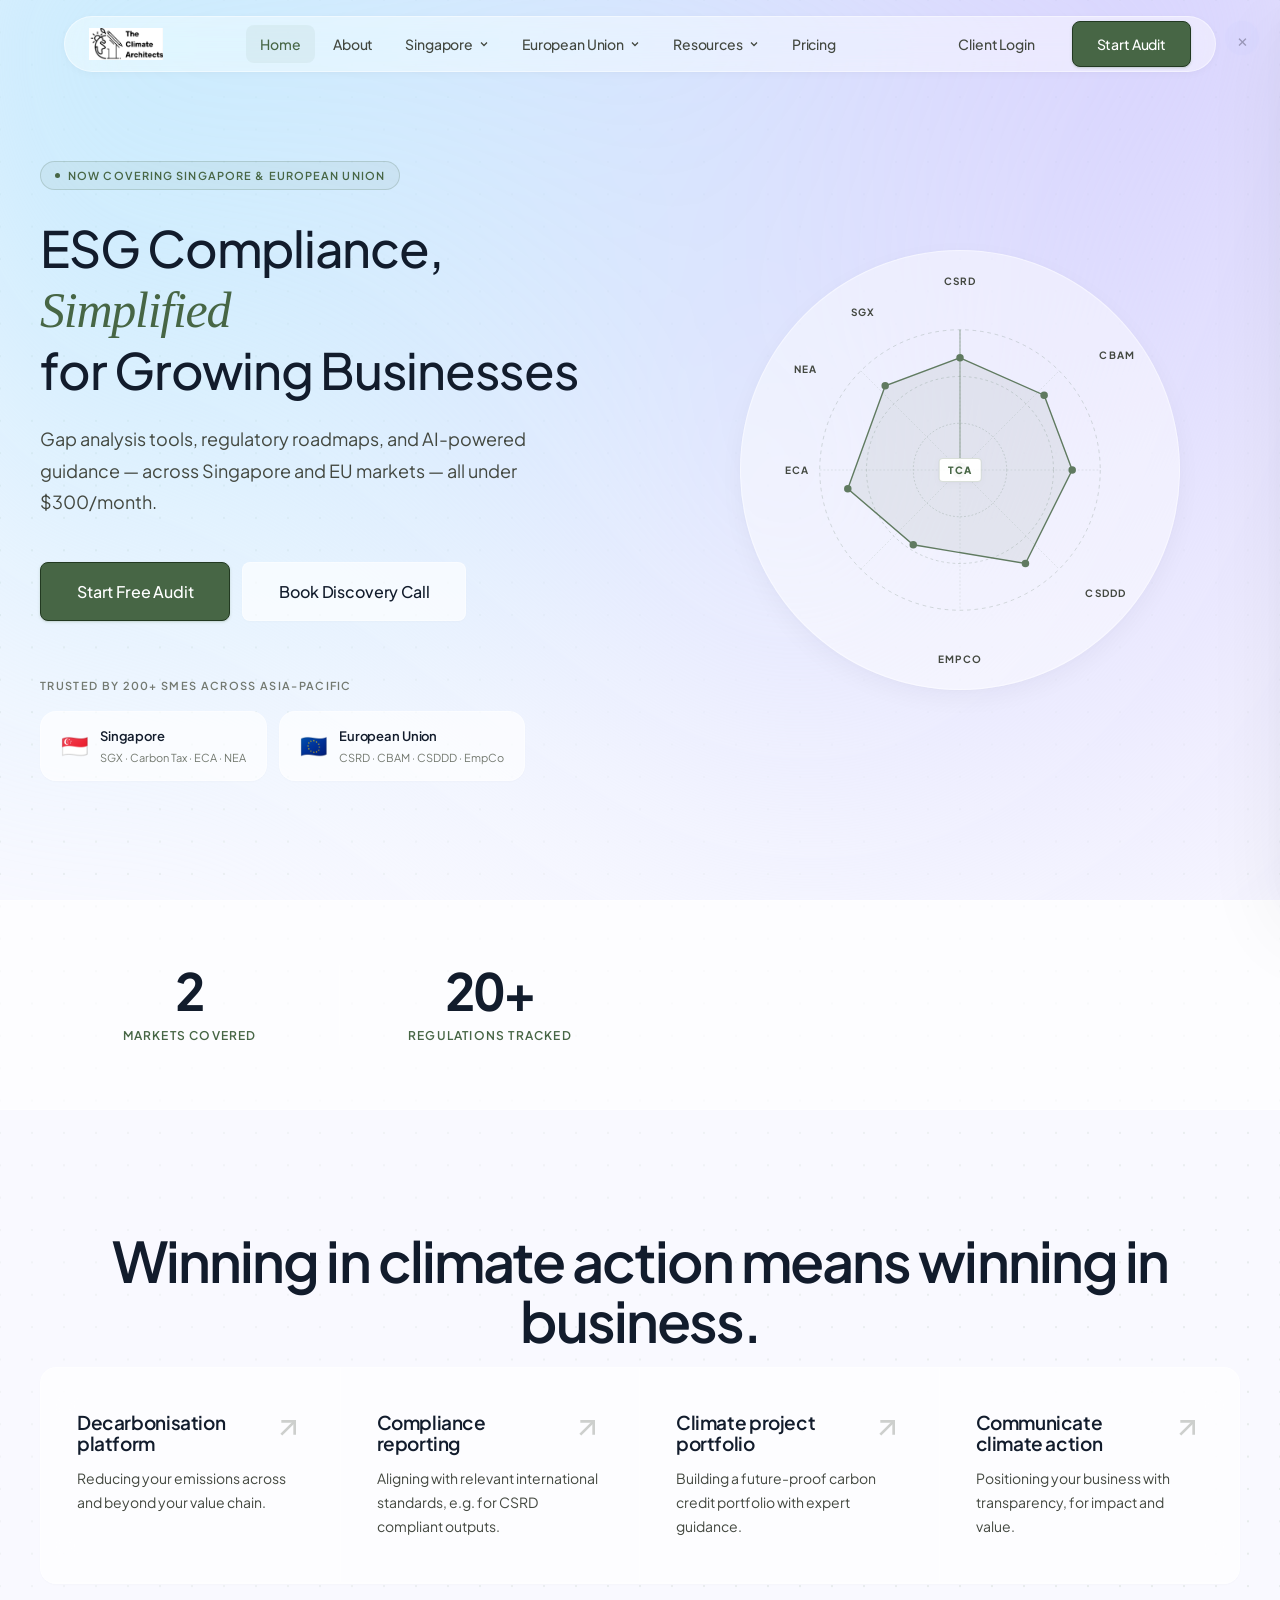
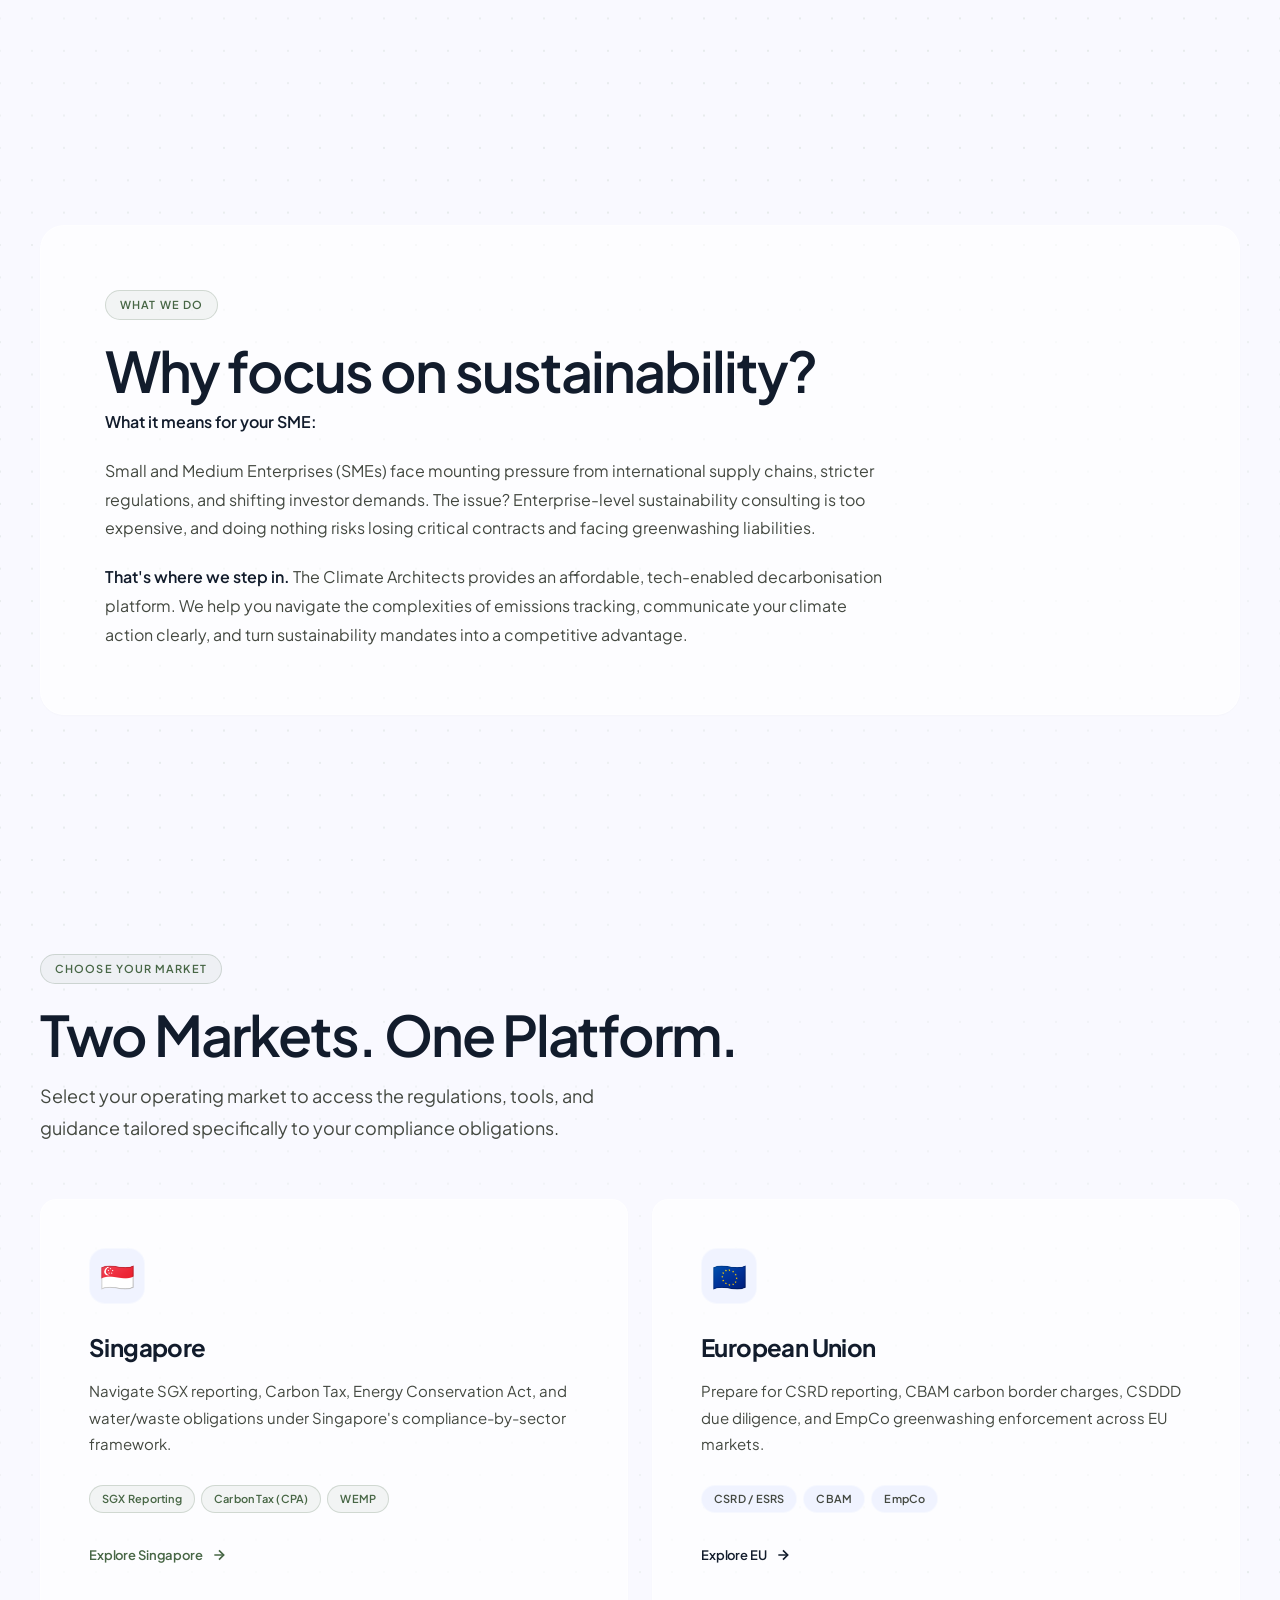
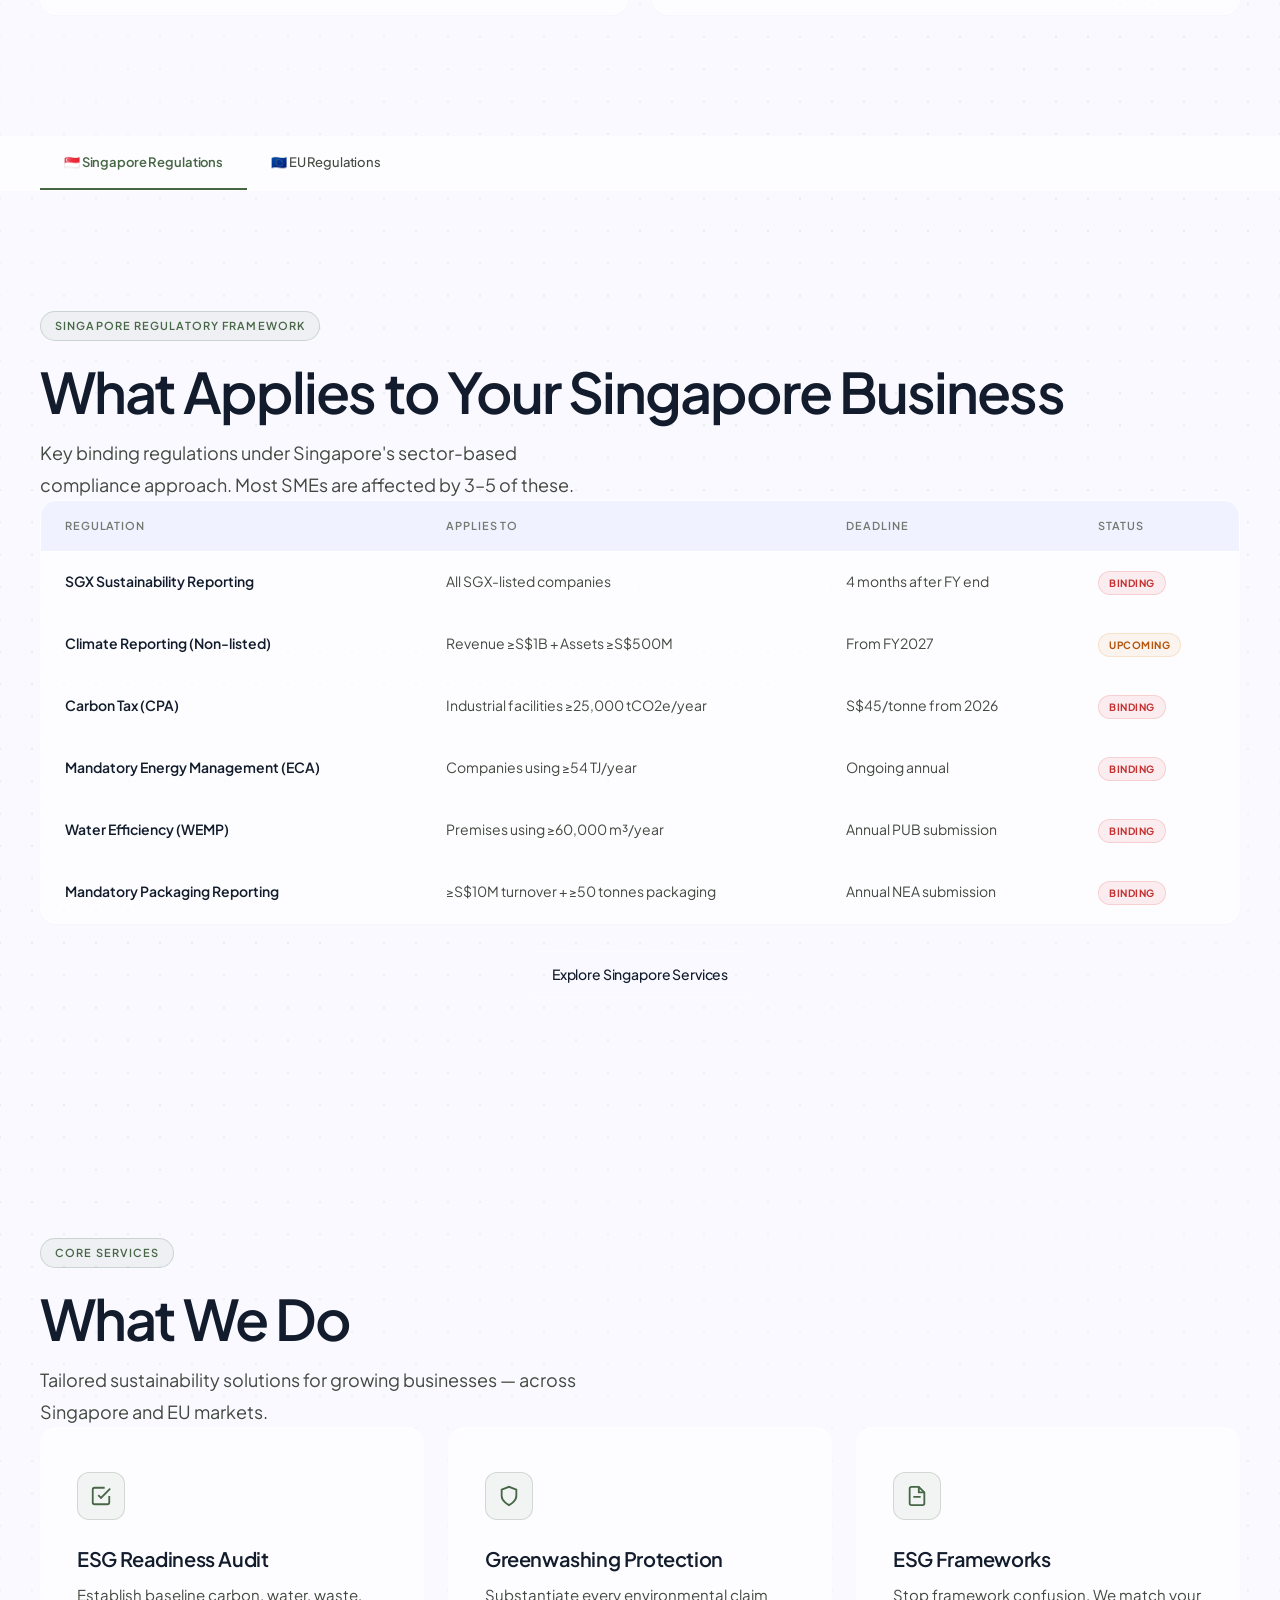
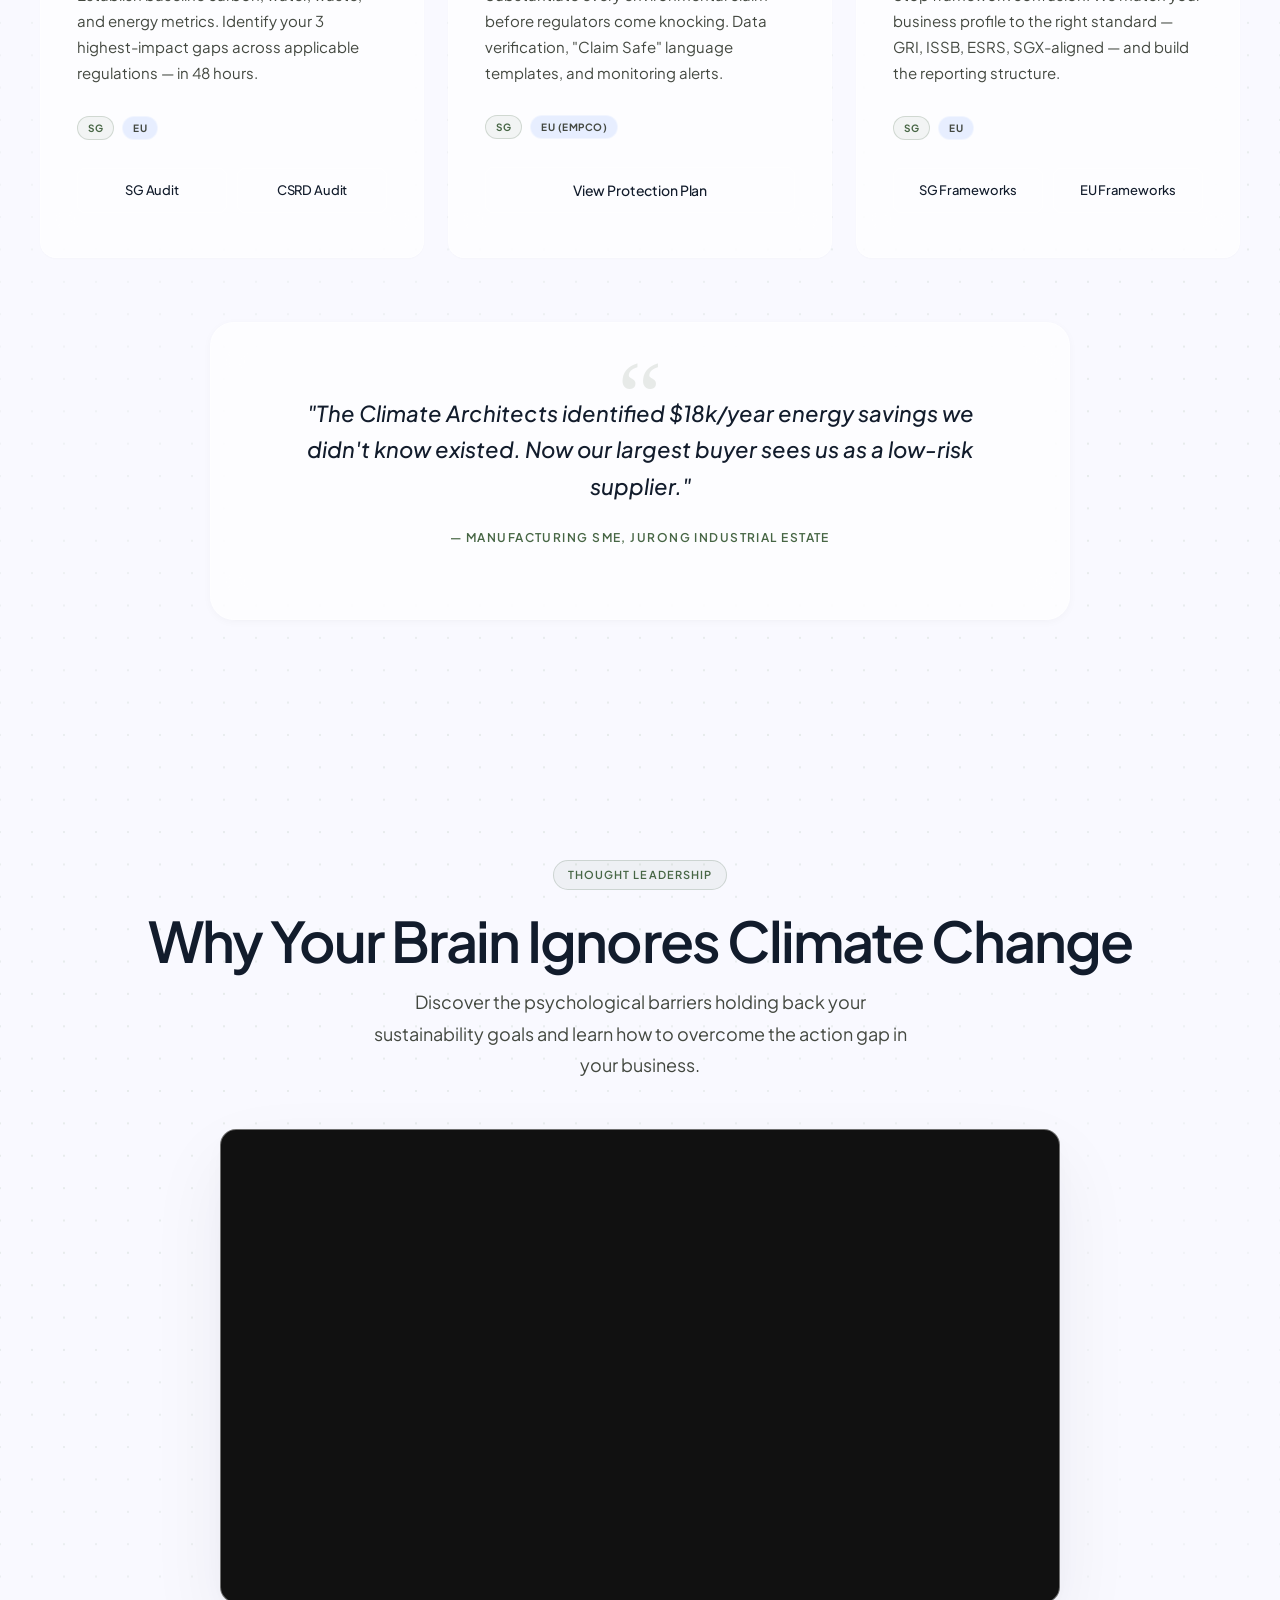
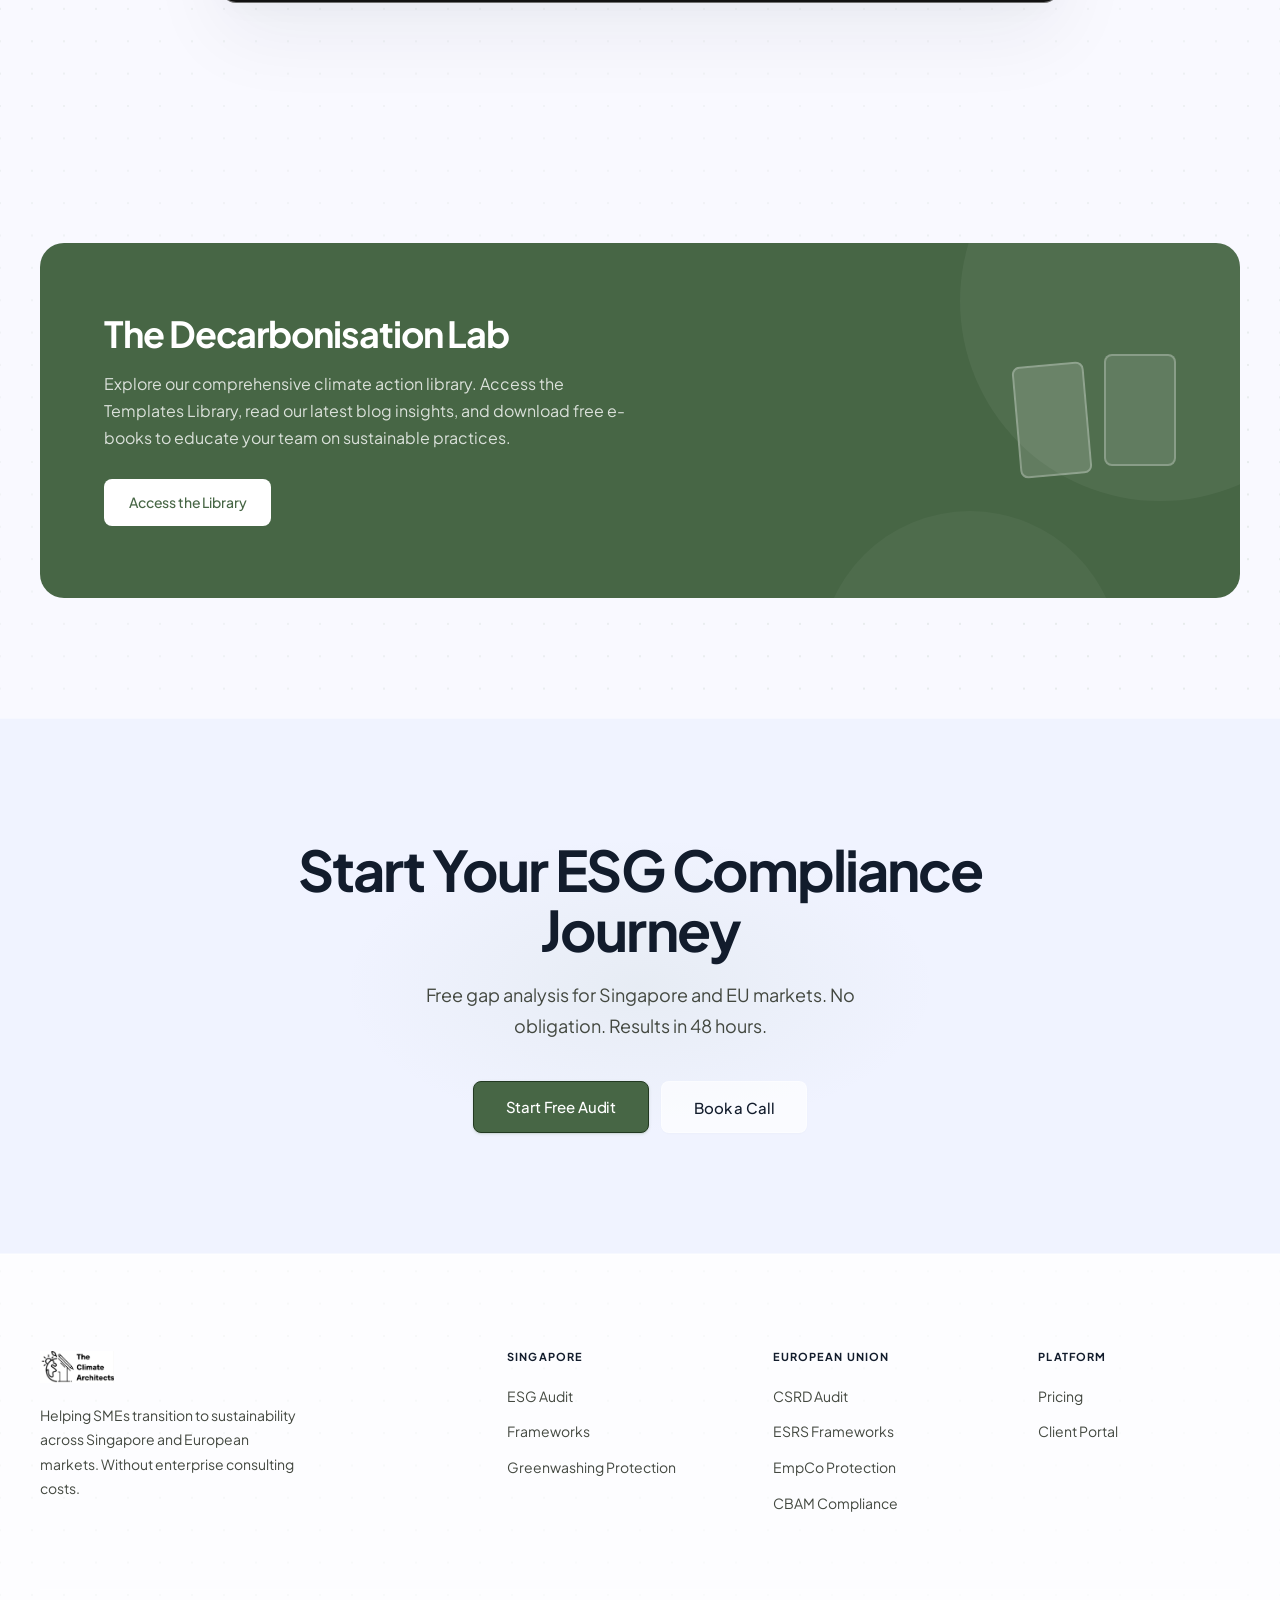
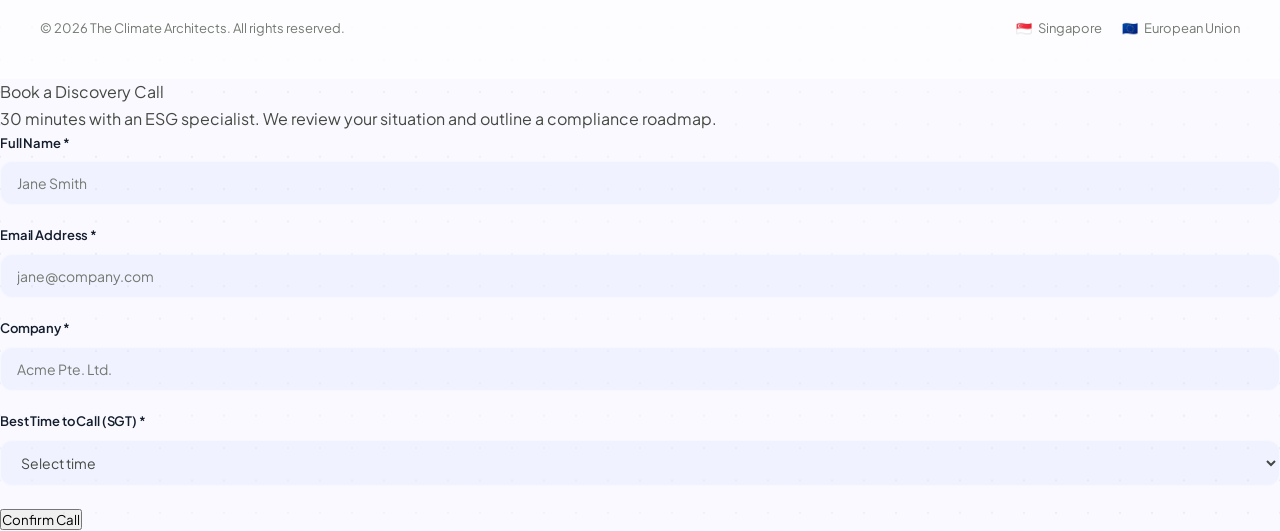
==== public/index.html @ 2e33638d "Add files via upload" ====
<!DOCTYPE html>
<html lang="en">
<head>
    <meta charset="UTF-8">
    <meta name="viewport" content="width=device-width, initial-scale=1.0">
    <title>ESG Compliance Platform | The Climate Architects — Singapore & EU</title>
    <meta name="description" content="Affordable ESG readiness audits for Singapore SMEs and EU-facing businesses. Avoid greenwashing liability while meeting supply chain ESG demands.">
    
    <link rel="stylesheet" href="css/theme.css?v=3.1">
    
</head>
<body>

<div id="canvas-container"></div>

<nav id="navbar">
    <div class="nav-container">
        <a href="index.html" class="logo"><img src="logo.png" alt="The Climate Architects Logo"></a>
        <ul class="nav-links">
            <li><a href="index.html" class="active">Home</a></li>
            <li><a href="#about">About</a></li>
            
            <li>
                <button class="nav-parent">
                    Singapore <svg width="12" height="12" viewBox="0 0 24 24" fill="none" stroke="currentColor" stroke-width="2.5"><polyline points="6 9 12 15 18 9"/></svg>
                </button>
                <div class="nav-dropdown">
                    <div class="dropdown-section-label">Singapore Services</div>
                    <a href="audit.html">ESG Readiness Audit <span class="dd-market sg">SG</span></a>
                    <a href="frameworks.html">ESG Frameworks <span class="dd-market sg">SG</span></a>
                    <a href="protection.html">Greenwashing Protection <span class="dd-market sg">SG</span></a>
                </div>
            </li>

            <li>
                <button class="nav-parent">
                    European Union <svg width="12" height="12" viewBox="0 0 24 24" fill="none" stroke="currentColor" stroke-width="2.5"><polyline points="6 9 12 15 18 9"/></svg>
                </button>
                <div class="nav-dropdown">
                    <div class="dropdown-section-label">EU Services</div>
                    <a href="eu-audit.html">CSRD Gap Analysis <span class="dd-market eu">EU</span></a>
                    <a href="eu-frameworks.html">ESRS Frameworks <span class="dd-market eu">EU</span></a>
                    <a href="eu-protection.html">Greenwashing (EmpCo) <span class="dd-market eu">EU</span></a>
                    <a href="eu-cbam.html">CBAM Compliance <span class="dd-market eu">EU</span></a>
                </div>
            </li>
            
            <li>
                <button class="nav-parent">Resources <svg width="12" height="12" viewBox="0 0 24 24" fill="none" stroke="currentColor" stroke-width="2.5"><polyline points="6 9 12 15 18 9"/></svg></button>
                <div class="nav-dropdown">
                    <div class="dropdown-section-label">Knowledge Hub</div>
                    <a href="#decarb-lab">Decarbonisation Lab</a>
                    <a href="#">Templates Library</a>
                    <a href="#">Academy & Blog</a>
                </div>
            </li>


            <li><a href="pricing.html">Pricing</a></li>
        </ul>
        <div class="nav-cta">
            <a href="dashboard.html" class="btn btn-ghost-login">Client Login</a>
            <a href="dashboard.html" class="btn btn-primary">Start Audit</a>
        </div>
        <button class="mobile-toggle" aria-label="Toggle navigation" aria-expanded="false">
            <span></span>
            <span></span>
            <span></span>
        </button>
    </div>
</nav>

<!-- Mobile Navigation Drawer -->
<div class="mobile-nav-drawer" id="mobileNavDrawer">
    <ul class="mobile-nav-links">
        <li><a href="index.html">Home</a></li>
        <li><a href="#about">About</a></li>
        <li>
            <button>Singapore <svg width="12" height="12" viewBox="0 0 24 24" fill="none" stroke="currentColor" stroke-width="2.5"><polyline points="6 9 12 15 18 9"/></svg></button>
            <div class="mobile-sub-drawer">
                <a href="audit.html">ESG Readiness Audit</a>
                <a href="frameworks.html">ESG Frameworks</a>
                <a href="protection.html">Greenwashing Protection</a>
            </div>
        </li>
        <li>
            <button>European Union <svg width="12" height="12" viewBox="0 0 24 24" fill="none" stroke="currentColor" stroke-width="2.5"><polyline points="6 9 12 15 18 9"/></svg></button>
            <div class="mobile-sub-drawer">
                <a href="eu-audit.html">CSRD Gap Analysis</a>
                <a href="eu-frameworks.html">ESRS Frameworks</a>
                <a href="eu-protection.html">Greenwashing (EmpCo)</a>
                <a href="eu-cbam.html">CBAM Compliance</a>
            </div>
        </li>
        <li>
            <button>Resources <svg width="12" height="12" viewBox="0 0 24 24" fill="none" stroke="currentColor" stroke-width="2.5"><polyline points="6 9 12 15 18 9"/></svg></button>
            <div class="mobile-sub-drawer">
                <a href="#decarb-lab">Decarbonisation Lab</a>
                <a href="#">Templates Library</a>
                <a href="#">Academy & Blog</a>
            </div>
        </li>

        <li><a href="pricing.html">Pricing</a></li>
        <li><a href="dashboard.html">Client Login</a></li>
    </ul>
</div>


<div class="hero">
    <div class="hero-container">
        <div class="hero-content-box">
            <div class="hero-eyebrow"><span class="hero-eyebrow-dot"></span> Now covering Singapore & European Union</div>
            <h1>ESG Compliance, <em>Simplified</em><br>for Growing Businesses</h1>
            <p class="hero-subheading">Gap analysis tools, regulatory roadmaps, and AI-powered guidance — across Singapore and EU markets — all under $300/month.</p>
            <div class="hero-ctas">
                <a href="dashboard.html" class="btn btn-primary" style="padding:16px 36px;font-size:16px;">Start Free Audit</a>
                <button class="btn btn-secondary" onclick="openModal('bookCall')" style="padding:16px 36px;font-size:16px;">Book Discovery Call</button>
            </div>
            <span class="hero-trust">Trusted by 200+ SMEs across Asia-Pacific</span>
            <div class="hero-markets">
                <a href="#chambers" class="hero-market-btn" onclick="switchChamber('sg')">
                    <span class="hm-flag">🇸🇬</span>
                    <div class="hm-text">
                        <div class="hm-title">Singapore</div>
                        <div class="hm-sub">SGX · Carbon Tax · ECA · NEA</div>
                    </div>
                </a>
                <a href="#chambers" class="hero-market-btn" onclick="switchChamber('eu')">
                    <span class="hm-flag">🇪🇺</span>
                    <div class="hm-text">
                        <div class="hm-title">European Union</div>
                        <div class="hm-sub">CSRD · CBAM · CSDDD · EmpCo</div>
                    </div>
                </a>
            </div>
        </div>
        <!-- Animated Radar Graphic -->
        <div class="hero-graphic" id="hero-graphic">
            <div class="radar-wrapper">
                <svg viewBox="0 0 400 400" fill="none" xmlns="http://www.w3.org/2000/svg" class="radar-svg">
                    <!-- Concentric circles -->
                    <circle class="radar-circle-dashed outer" cx="200" cy="200" fill="none" r="150" stroke="currentColor" stroke-dasharray="4 4" stroke-width="1"></circle>
                    <circle class="radar-circle-dashed middle" cx="200" cy="200" fill="none" r="100" stroke="currentColor" stroke-dasharray="3 3" stroke-width="1"></circle>
                    <circle class="radar-circle-dashed inner" cx="200" cy="200" fill="none" r="50" stroke="currentColor" stroke-dasharray="2 2" stroke-width="1"></circle>
                    
                    <!-- Axes -->
                    <line class="radar-axis" stroke="currentColor" stroke-dasharray="2 2" stroke-width="1" x1="200" x2="200" y1="50" y2="350"></line>
                    <line class="radar-axis" stroke="currentColor" stroke-dasharray="2 2" stroke-width="1" x1="50" x2="350" y1="200" y2="200"></line>
                    <line class="radar-axis" stroke="currentColor" stroke-dasharray="2 2" stroke-width="1" x1="94" x2="306" y1="94" y2="306"></line>
                    <line class="radar-axis" stroke="currentColor" stroke-dasharray="2 2" stroke-width="1" x1="94" x2="306" y1="306" y2="94"></line>
                    
                    <!-- Radar Sweep Line -->
                    <line class="radar-sweep" x1="200" y1="200" x2="200" y2="50" stroke="currentColor" stroke-width="1.5" opacity="0.45"></line>
                    
                    <!-- Polygon -->
                    <polygon class="radar-polygon" fill="rgba(71, 102, 69, 0.1)" points="200,80 290,120 320,200 270,300 150,280 80,220 120,110" stroke="currentColor" stroke-width="1.5"></polygon>
                    
                    <!-- Nodes -->
                    <circle class="radar-dot" cx="200" cy="80" fill="currentColor" r="4"></circle>
                    <circle class="radar-dot" cx="290" cy="120" fill="currentColor" r="4"></circle>
                    <circle class="radar-dot" cx="320" cy="200" fill="currentColor" r="4"></circle>
                    <circle class="radar-dot" cx="270" cy="300" fill="currentColor" r="4"></circle>
                    <circle class="radar-dot" cx="150" cy="280" fill="currentColor" r="4"></circle>
                    <circle class="radar-dot" cx="80" cy="220" fill="currentColor" r="4"></circle>
                    <circle class="radar-dot" cx="120" cy="110" fill="currentColor" r="4"></circle>
                    
                    <!-- Center Node -->
                    <circle cx="200" cy="200" fill="currentColor" r="8"></circle>
                </svg>
                
                <!-- Absolute positioned HTML labels overlaying the glass panel -->
                <span class="radar-label label-csrd">CSRD</span>
                <span class="radar-label label-cbam">CBAM</span>
                <span class="radar-label label-csddd">CSDDD</span>
                <span class="radar-label label-empco">EmpCo</span>
                <span class="radar-label label-eca">ECA</span>
                <span class="radar-label label-nea">NEA</span>
                <span class="radar-label label-sgx">SGX</span>
                <span class="radar-label label-tca">TCA</span>
            </div>
        </div>
    </div>
</div>

<div class="stats-strip">
    <div class="stats-inner">
        <div class="stat-item reveal"><div class="stat-num" data-count="2">0</div><div class="stat-label">Markets Covered</div></div>
        <div class="stat-item reveal delay-1"><div class="stat-num" data-count="20+">0</div><div class="stat-label">Regulations Tracked</div></div>
    </div>
</div>

<section id="solutions">
    <div class="section-container">
        <h2 class="section-title reveal" style="text-align: center;">Winning in climate action means winning in business.</h2>
        <div class="action-grid reveal stagger-children">
            <div class="action-card">
                <h3>Decarbonisation platform</h3>
                <p>Reducing your emissions across and beyond your value chain.</p>
                <svg class="action-arrow" width="32" height="32" viewBox="0 0 24 24" fill="none" stroke="currentColor" stroke-width="2"><line x1="7" y1="17" x2="17" y2="7"></line><polyline points="7 7 17 7 17 17"></polyline></svg>
            </div>
            <div class="action-card">
                <h3>Compliance reporting</h3>
                <p>Aligning with relevant international standards, e.g. for CSRD compliant outputs.</p>
                <svg class="action-arrow" width="32" height="32" viewBox="0 0 24 24" fill="none" stroke="currentColor" stroke-width="2"><line x1="7" y1="17" x2="17" y2="7"></line><polyline points="7 7 17 7 17 17"></polyline></svg>
            </div>
            <div class="action-card">
                <h3>Climate project portfolio</h3>
                <p>Building a future-proof carbon credit portfolio with expert guidance.</p>
                <svg class="action-arrow" width="32" height="32" viewBox="0 0 24 24" fill="none" stroke="currentColor" stroke-width="2"><line x1="7" y1="17" x2="17" y2="7"></line><polyline points="7 7 17 7 17 17"></polyline></svg>
            </div>
            <div class="action-card">
                <h3>Communicate climate action</h3>
                <p>Positioning your business with transparency, for impact and value.</p>
                <svg class="action-arrow" width="32" height="32" viewBox="0 0 24 24" fill="none" stroke="currentColor" stroke-width="2"><line x1="7" y1="17" x2="17" y2="7"></line><polyline points="7 7 17 7 17 17"></polyline></svg>
            </div>
        </div>
    </div>
</section>

<section id="about">
    <div class="section-container reveal">
        <div class="sme-box">
            <div class="section-eyebrow">What We Do</div>
            <h2 class="section-title">Why focus on sustainability?</h2>
            <p style="font-weight: 600; margin-bottom: 20px; color: var(--color-text); font-size: 16px;">What it means for your SME:</p>
            <p>
                Small and Medium Enterprises (SMEs) face mounting pressure from international supply chains, stricter regulations, and shifting investor demands. The issue? Enterprise-level sustainability consulting is too expensive, and doing nothing risks losing critical contracts and facing greenwashing liabilities.
            </p>
            <p>
                <strong>That's where we step in.</strong> The Climate Architects provides an affordable, tech-enabled decarbonisation platform. We help you navigate the complexities of emissions tracking, communicate your climate action clearly, and turn sustainability mandates into a competitive advantage.
            </p>
        </div>
    </div>
</section>

<section id="chambers">
    <div class="section-container">
        <div class="reveal" style="margin-bottom: 56px;">
            <div class="section-eyebrow">Choose Your Market</div>
            <h2 class="section-title">Two Markets. One Platform.</h2>
            <p class="section-subtitle">Select your operating market to access the regulations, tools, and guidance tailored specifically to your compliance obligations.</p>
        </div>
        <div class="chamber-cards reveal">
            <a href="audit.html" class="chamber-card sg">
                <span class="cc-flag">🇸🇬</span>
                <div class="cc-title">Singapore</div>
                <p class="cc-desc">Navigate SGX reporting, Carbon Tax, Energy Conservation Act, and water/waste obligations under Singapore's compliance-by-sector framework.</p>
                <div class="cc-regs">
                    <span class="cc-reg-tag">SGX Reporting</span>
                    <span class="cc-reg-tag">Carbon Tax (CPA)</span>
                    <span class="cc-reg-tag">WEMP</span>
                </div>
                <div class="cc-arrow">Explore Singapore <svg width="16" height="16" viewBox="0 0 24 24" fill="none" stroke="currentColor" stroke-width="2.5"><line x1="5" y1="12" x2="19" y2="12"/><polyline points="12 5 19 12 12 19"/></svg></div>
            </a>
            <a href="eu-audit.html" class="chamber-card eu">
                <span class="cc-flag">🇪🇺</span>
                <div class="cc-title">European Union</div>
                <p class="cc-desc">Prepare for CSRD reporting, CBAM carbon border charges, CSDDD due diligence, and EmpCo greenwashing enforcement across EU markets.</p>
                <div class="cc-regs">
                    <span class="cc-reg-tag">CSRD / ESRS</span>
                    <span class="cc-reg-tag">CBAM</span>
                    <span class="cc-reg-tag">EmpCo</span>
                </div>
                <div class="cc-arrow">Explore EU <svg width="16" height="16" viewBox="0 0 24 24" fill="none" stroke="currentColor" stroke-width="2.5"><line x1="5" y1="12" x2="19" y2="12"/><polyline points="12 5 19 12 12 19"/></svg></div>
            </a>
        </div>
    </div>
</section>

<div id="regulations-preview">
    <div class="chambers-strip">
        <div class="cs-inner">
            <button class="cs-tab active" id="tab-sg" onclick="switchChamber('sg')">🇸🇬 Singapore Regulations</button>
            <button class="cs-tab" id="tab-eu" onclick="switchChamber('eu')">🇪🇺 EU Regulations</button>
        </div>
    </div>

    <div class="chamber-content active" id="chamber-sg">
        <section>
            <div class="section-container">
                <div class="reveal">
                    <div class="section-eyebrow">Singapore Regulatory Framework</div>
                    <h2 class="section-title">What Applies to Your Singapore Business</h2>
                    <p class="section-subtitle">Key binding regulations under Singapore's sector-based compliance approach. Most SMEs are affected by 3–5 of these.</p>
                </div>
                <div class="reg-table-wrap reveal">
                    <table class="reg-table">
                        <thead>
                            <tr><th>Regulation</th><th>Applies To</th><th>Deadline</th><th>Status</th></tr>
                        </thead>
                        <tbody>
                            <tr>
                                <td>SGX Sustainability Reporting</td>
                                <td>All SGX-listed companies</td>
                                <td>4 months after FY end</td>
                                <td><span class="reg-badge rb-binding">Binding</span></td>
                            </tr>
                            <tr>
                                <td>Climate Reporting (Non-listed)</td>
                                <td>Revenue ≥S$1B + Assets ≥S$500M</td>
                                <td>From FY2027</td>
                                <td><span class="reg-badge rb-upcoming">Upcoming</span></td>
                            </tr>
                            <tr>
                                <td>Carbon Tax (CPA)</td>
                                <td>Industrial facilities ≥25,000 tCO2e/year</td>
                                <td>S$45/tonne from 2026</td>
                                <td><span class="reg-badge rb-binding">Binding</span></td>
                            </tr>
                            <tr>
                                <td>Mandatory Energy Management (ECA)</td>
                                <td>Companies using ≥54 TJ/year</td>
                                <td>Ongoing annual</td>
                                <td><span class="reg-badge rb-binding">Binding</span></td>
                            </tr>
                            <tr>
                                <td>Water Efficiency (WEMP)</td>
                                <td>Premises using ≥60,000 m³/year</td>
                                <td>Annual PUB submission</td>
                                <td><span class="reg-badge rb-binding">Binding</span></td>
                            </tr>
                            <tr>
                                <td>Mandatory Packaging Reporting</td>
                                <td>≥S$10M turnover + ≥50 tonnes packaging</td>
                                <td>Annual NEA submission</td>
                                <td><span class="reg-badge rb-binding">Binding</span></td>
                            </tr>
                        </tbody>
                    </table>
                </div>
                <div style="text-align:center; margin-top: 24px;">
                    <a href="audit.html" class="btn btn-outline">Explore Singapore Services</a>
                </div>
            </div>
        </section>
    </div>

    <div class="chamber-content" id="chamber-eu">
        <section>
            <div class="section-container">
                <div class="reveal">
                    <div class="section-eyebrow">EU Regulatory Framework</div>
                    <h2 class="section-title">What Applies to Your EU-Facing Business</h2>
                    <p class="section-subtitle">The EU's compliance-by-design framework — stricter, broader scope, with substantial financial penalties for non-compliance.</p>
                </div>
                <div class="reg-table-wrap reveal">
                    <table class="reg-table">
                        <thead>
                            <tr><th>Regulation</th><th>Threshold / Scope</th><th>Key Deadline</th><th>Status</th></tr>
                        </thead>
                        <tbody>
                            <tr>
                                <td>CSRD — Corporate Sustainability Reporting</td>
                                <td>&gt;1,000 employees + &gt;€450M turnover</td>
                                <td>FY2027 data (report 2028)</td>
                                <td><span class="reg-badge rb-binding">Binding</span></td>
                            </tr>
                            <tr>
                                <td>CBAM — Carbon Border Adjustment</td>
                                <td>Importers of steel, cement, aluminium, fertilizers, electricity, hydrogen</td>
                                <td>ACD by 31 Mar 2026</td>
                                <td><span class="reg-badge rb-active">Active Now</span></td>
                            </tr>
                            <tr>
                                <td>EmpCo — Greenwashing Prohibition</td>
                                <td>All companies marketing to EU consumers</td>
                                <td>Enforcement Sept 27, 2026</td>
                                <td><span class="reg-badge rb-upcoming">Upcoming</span></td>
                            </tr>
                            <tr>
                                <td>CSDDD — Due Diligence Directive</td>
                                <td>&gt;5,000 employees + &gt;€1.5B turnover</td>
                                <td>Phase 1: July 2029</td>
                                <td><span class="reg-badge rb-upcoming">Upcoming</span></td>
                            </tr>
                            <tr>
                                <td>ESPR — Ecodesign (unsold goods ban)</td>
                                <td>Textiles, footwear, electronics producers</td>
                                <td>July 19, 2026</td>
                                <td><span class="reg-badge rb-upcoming">Upcoming</span></td>
                            </tr>
                            <tr>
                                <td>Pay Transparency Directive</td>
                                <td>All employers in EU member states</td>
                                <td>National laws from June 7, 2026</td>
                                <td><span class="reg-badge rb-upcoming">Upcoming</span></td>
                            </tr>
                        </tbody>
                    </table>
                </div>
                <div style="text-align:center; margin-top: 24px;">
                    <a href="eu-audit.html" class="btn btn-outline">Explore EU Services</a>
                </div>
            </div>
        </section>
    </div>
</div>

<section id="core-services">
    <div class="section-container">
        <div class="reveal">
            <div class="section-eyebrow">Core Services</div>
            <h2 class="section-title">What We Do</h2>
            <p class="section-subtitle">Tailored sustainability solutions for growing businesses — across Singapore and EU markets.</p>
        </div>
        <div class="value-props stagger-children">
            <div class="value-card reveal delay-1">
                <div class="value-icon"><svg viewBox="0 0 24 24" fill="none" stroke="currentColor" stroke-width="2"><path d="M9 11l3 3L22 4"/><path d="M21 12v7a2 2 0 01-2 2H5a2 2 0 01-2-2V5a2 2 0 012-2h11"/></svg></div>
                <h3>ESG Readiness Audit</h3>
                <p>Establish baseline carbon, water, waste, and energy metrics. Identify your 3 highest-impact gaps across applicable regulations — in 48 hours.</p>
                <div style="display:flex; gap:8px; margin-bottom: 28px;">
                    <span class="badge-sg">SG</span>
                    <span class="badge-eu">EU</span>
                </div>
                <div style="display:flex;gap:10px;margin-top:auto;">
                    <a href="audit.html" class="btn btn-outline" style="flex:1;justify-content:center;font-size:13px;">SG Audit</a>
                    <a href="eu-audit.html" class="btn btn-outline" style="flex:1;justify-content:center;font-size:13px;">CSRD Audit</a>
                </div>
            </div>
            <div class="value-card reveal delay-2">
                <div class="value-icon"><svg viewBox="0 0 24 24" fill="none" stroke="currentColor" stroke-width="2"><path d="M12 22s8-4 8-10V5l-8-3-8 3v7c0 6 8 10 8 10z"/></svg></div>
                <h3>Greenwashing Protection</h3>
                <p>Substantiate every environmental claim before regulators come knocking. Data verification, "Claim Safe" language templates, and monitoring alerts.</p>
                <div style="display:flex; gap:8px; margin-bottom: 28px;">
                    <span class="badge-sg">SG</span>
                    <span class="badge-eu">EU (EmpCo)</span>
                </div>
                <a href="protection.html" class="btn btn-outline" style="width:100%;justify-content:center;margin-top:auto;">View Protection Plan</a>
            </div>
            <div class="value-card reveal delay-3">
                <div class="value-icon"><svg viewBox="0 0 24 24" fill="none" stroke="currentColor" stroke-width="2"><path d="M14 2H6a2 2 0 00-2 2v16a2 2 0 002 2h12a2 2 0 002-2V8z"/><polyline points="14 2 14 8 20 8"/><line x1="16" y1="13" x2="8" y2="13"/></svg></div>
                <h3>ESG Frameworks</h3>
                <p>Stop framework confusion. We match your business profile to the right standard — GRI, ISSB, ESRS, SGX-aligned — and build the reporting structure.</p>
                <div style="display:flex; gap:8px; margin-bottom: 28px;">
                    <span class="badge-sg">SG</span>
                    <span class="badge-eu">EU</span>
                </div>
                <div style="display:flex;gap:10px;margin-top:auto;">
                    <a href="frameworks.html" class="btn btn-outline" style="flex:1;justify-content:center;font-size:13px;">SG Frameworks</a>
                    <a href="eu-frameworks.html" class="btn btn-outline" style="flex:1;justify-content:center;font-size:13px;">EU Frameworks</a>
                </div>
            </div>
        </div>

        <div class="testimonial-modern reveal">
            <p>"The Climate Architects identified $18k/year energy savings we didn't know existed. Now our largest buyer sees us as a low-risk supplier."</p>
            <span>— Manufacturing SME, Jurong Industrial Estate</span>
        </div>
    </div>
</section>

<section id="thought-leadership">
    <div class="section-container reveal">
        <div style="text-align:center; margin-bottom: 48px;">
            <div class="section-eyebrow">Thought Leadership</div>
            <h2 class="section-title">Why Your Brain Ignores Climate Change</h2>
            <p class="section-subtitle" style="margin: 0 auto;">Discover the psychological barriers holding back your sustainability goals and learn how to overcome the action gap in your business.</p>
        </div>
        <div style="max-width: 840px; margin: 0 auto;">
            <div class="video-wrapper" id="video-container">
                <iframe 
                    id="yt-iframe"
                    src="https://www.youtube.com/embed/C4Uwn8BF388?rel=0&modestbranding=1&enablejsapi=1" 
                    title="Why Your Brain Ignores Climate Change" 
                    allow="accelerometer; autoplay; clipboard-write; encrypted-media; gyroscope; picture-in-picture; web-share" 
                    allowfullscreen
                    style="position:absolute;top:0;left:0;width:100%;height:100%;border:0;"
                    onerror="showVideoFallback()">
                </iframe>
            </div>
            <div id="video-fallback" style="display:none; background:rgba(20,20,25,0.8); border: 1px solid var(--panel-border); backdrop-filter: blur(10px); border-radius:var(--radius-lg); padding:64px 32px; text-align:center;">
                <div style="font-size:56px; margin-bottom:24px;">▶</div>
                <p style="color:var(--color-white); font-size:20px; font-weight:800; margin-bottom:12px;">Why Your Brain Ignores Climate Change</p>
                <p style="color:var(--color-text-mid); font-size:15px; margin-bottom:32px;">Video embedding is restricted — watch directly on YouTube</p>
                <a href="https://www.youtube.com/watch?v=C4Uwn8BF388" target="_blank" class="btn btn-primary">
                    Watch on YouTube →
                </a>
            </div>
        </div>
        <script>
            window.addEventListener('message', function(e) {
                if (e.data && typeof e.data === 'string') {
                    try {
                        const d = JSON.parse(e.data);
                        if (d.event === 'onError') showVideoFallback();
                    } catch(err) {}
                }
            });
            function showVideoFallback() {
                document.querySelector('.video-wrapper').style.display = 'none';
                document.getElementById('video-fallback').style.display = 'block';
            }
            if (window.location.protocol === 'file:') {
                setTimeout(showVideoFallback, 800);
            }
        </script>
    </div>
</section>

<section id="decarb-lab">
    <div class="section-container reveal">
        <div class="decarb-banner">
            <div style="max-width: 580px;">
                <h2>The Decarbonisation Lab</h2>
                <p>Explore our comprehensive climate action library. Access the Templates Library, read our latest blog insights, and download free e-books to educate your team on sustainable practices.</p>
                <a href="#" class="btn btn-primary">Access the Library</a>
            </div>
            <div class="decarb-books">
                <div class="decarb-book"></div>
                <div class="decarb-book"></div>
            </div>
        </div>
    </div>
</section>

<div class="cta-section">
    <div style="max-width: 720px; margin: 0 auto;" class="reveal">
        <h2>Start Your ESG Compliance Journey</h2>
        <p>Free gap analysis for Singapore and EU markets. No obligation. Results in 48 hours.</p>
        <div style="display:flex; gap:12px; justify-content:center; flex-wrap:wrap;">
            <a href="dashboard.html" class="btn btn-primary" style="padding:13px 32px;font-size:15px;">Start Free Audit</a>
            <button class="btn btn-secondary" onclick="openModal('bookCall')" style="padding:13px 32px;font-size:15px;">Book a Call</button>
        </div>
    </div>
</div>

<footer>
    <div class="footer-content">
        <div>
            <a href="index.html" class="footer-logo"><img src="logo.png" alt="The Climate Architects"></a>
            <p class="footer-tagline">Helping SMEs transition to sustainability across Singapore and European markets. Without enterprise consulting costs.</p>
        </div>
        <div class="footer-section">
            <h3>Singapore</h3>
            <ul class="footer-links">
                <li><a href="audit.html">ESG Audit</a></li>
                <li><a href="frameworks.html">Frameworks</a></li>
                <li><a href="protection.html">Greenwashing Protection</a></li>
            </ul>
        </div>
        <div class="footer-section">
            <h3>European Union</h3>
            <ul class="footer-links">
                <li><a href="eu-audit.html">CSRD Audit</a></li>
                <li><a href="eu-frameworks.html">ESRS Frameworks</a></li>
                <li><a href="eu-protection.html">EmpCo Protection</a></li>
                <li><a href="eu-cbam.html">CBAM Compliance</a></li>
            </ul>
        </div>
        <div class="footer-section">
            <h3>Platform</h3>
            <ul class="footer-links">
                <li><a href="pricing.html">Pricing</a></li>
                <li><a href="dashboard.html">Client Portal</a></li>
            </ul>
        </div>
    </div>
    <div class="footer-bottom">
        <span>&copy; 2026 The Climate Architects. All rights reserved.</span>
        <span style="display:flex;gap:20px;align-items:center;">
            <span style="display:flex;align-items:center;gap:6px;"><span>🇸🇬</span> Singapore</span>
            <span style="display:flex;align-items:center;gap:6px;"><span>🇪🇺</span> European Union</span>
        </span>
    </div>
</footer>

<div class="modal" id="bookCallModal">
    <div class="modal-content">
        <button class="modal-close" onclick="closeModal()">×</button>
        <div class="modal-title">Book a Discovery Call</div>
        <p class="modal-sub">30 minutes with an ESG specialist. We review your situation and outline a compliance roadmap.</p>
        <div id="callSuccess" style="display:none;text-align:center;padding:32px 0;">
            <div style="width:64px;height:64px;background:var(--color-primary-sage-tint);border-radius:50%;display:flex;align-items:center;justify-content:center;margin:0 auto 16px;"><svg width="32" height="32" viewBox="0 0 24 24" fill="none" stroke="var(--color-primary-sage)" stroke-width="2.5"><polyline points="20 6 9 17 4 12"/></svg></div>
            <div style="font-size:24px;font-weight:800;margin-bottom:12px;color:var(--color-text-dark);">Call Booked!</div>
            <p style="color:var(--color-text-mid);font-size:15px;line-height:1.6;">We'll confirm your time slot via email within a few hours.</p>
        </div>
        <form id="callForm" onsubmit="submitFormGlobal(event)">
            <div class="form-group"><label class="form-label">Full Name *</label><input type="text" id="call_name" class="form-input" required placeholder="Jane Smith"></div>
            <div class="form-group"><label class="form-label">Email Address *</label><input type="email" id="call_email" class="form-input" required placeholder="jane@company.com"></div>
            <div class="form-group"><label class="form-label">Company *</label><input type="text" id="call_company" class="form-input" required placeholder="Acme Pte. Ltd."></div>
            <div class="form-group">
                <label class="form-label">Best Time to Call (SGT) *</label>
                <select id="call_timeslot" class="form-input" style="color:var(--color-text-mid);" required onchange="this.style.color='white'">
                    <option value="" disabled selected>Select time</option>
                    <option value="9am">9:00 AM</option>
                    <option value="10am">10:00 AM</option>
                    <option value="2pm">2:00 PM</option>
                    <option value="3pm">3:00 PM</option>
                </select>
            </div>
            <div id="callError" style="display:none;color:#fca5a5;font-size:14px;margin-bottom:16px;padding:12px;background:rgba(220,38,38,0.2);border:1px solid rgba(220,38,38,0.4);border-radius:8px;"></div>
            <button type="submit" id="callBtn" class="form-submit">Confirm Call</button>
        </form>
    </div>
</div>

<script src="js/main.js?v=3.1"></script>
<script>
    // Page-specific JS
    function switchChamber(market) {
        document.querySelectorAll('.chamber-content').forEach(c => c.classList.remove('active'));
        document.querySelectorAll('.cs-tab').forEach(t => t.classList.remove('active'));
        document.getElementById('chamber-' + market).classList.add('active');
        document.getElementById('tab-' + market).classList.add('active');
        
        const element = document.getElementById('regulations-preview');
        const navHeight = document.getElementById('navbar').offsetHeight;
        const elementPosition = element.getBoundingClientRect().top + window.scrollY;
        window.scrollTo({
            top: elementPosition - navHeight - 20, 
            behavior: 'smooth'
        });
    }
</script>
</body>
</html>
---- public/css/theme.css ----
/* ═══════════════════════════════════════════════════════════
   THE CLIMATE ARCHITECTS — DESIGN SYSTEM
   Inspired by: Climate Architect Pro (Stitch Horizon Remix)
   Version: 4.0 — Premium Remix
   ═══════════════════════════════════════════════════════════ */

@import url('https://fonts.googleapis.com/css2?family=Inter:wght@300;400;500;600;700&family=Plus+Jakarta+Sans:wght@300;400;500;600;700;800&display=swap');

/* ─────────────────────────────────────────
   1. DESIGN TOKENS
   ───────────────────────────────────────── */
:root {
    /* Primary Accent — Forest Green from Stitch Remix */
    --color-primary:          #476645;
    --color-primary-hover:    #304e2f;
    --color-primary-dark:     #223921;
    --color-primary-tint:     rgba(71, 102, 69, 0.06);
    --color-primary-tint2:    rgba(71, 102, 69, 0.12);
    --color-primary-border:   rgba(71, 102, 69, 0.20);
    --color-primary-glow:     rgba(71, 102, 69, 0.15);

    /* Surface Scale — Stitch Remix cool white/blue */
    --color-bg:               #f9f9ff;   /* surface — cool paper */
    --color-bg-subtle:        #f0f3ff;   /* surface-container-low */
    --color-bg-muted:         #e7eeff;   /* surface-container */
    --color-bg-card:          rgba(255, 255, 255, 0.65); /* glass card base */
    --color-bg-panel:         #f0f3ff;   /* legacy alias */
    --color-bg-white:         #FFFFFF;
    --color-bg-cream:         #f9f9ff;
    --color-bg-panel2:        #e7eeff;

    /* Borders — Glass Edge */
    --color-border:           rgba(255, 255, 255, 0.4);
    --color-border-hover:     rgba(255, 255, 255, 0.6);
    --color-border-light:     rgba(255, 255, 255, 0.3);

    /* Text Scale */
    --color-text:             #121c2c;   /* on-surface — high-contrast slate dark */
    --color-text-dark:        #121c2c;   /* legacy alias */
    --color-text-mid:         #434840;   /* on-surface-variant — soft charcoal body */
    --color-text-muted:       #737970;   /* outline */
    --color-text-light:       #939990;

    /* Fonts */
    --font-sans: 'Plus Jakarta Sans', 'Inter', sans-serif;
    --font-display: 'Plus Jakarta Sans', 'Inter', sans-serif;
    --font-mono: 'JetBrains Mono', 'Fira Code', monospace;

    /* Radius — Stitch Remix */
    --radius-sm:   4px;
    --radius-md:   8px;
    --radius-base: 12px;
    --radius-lg:   12px;
    --radius-xl:   16px;
    --radius-2xl:  16px;
    --radius-3xl:  24px;
    --radius-full: 9999px;

    /* Shadows — tonal, extremely soft */
    --shadow-xs:   0 1px 2px rgba(18, 28, 44, 0.02);
    --shadow-sm:   0 2px 8px rgba(18, 28, 44, 0.03), 0 1px 2px rgba(18, 28, 44, 0.01);
    --shadow-md:   0 8px 24px rgba(18, 28, 44, 0.04), 0 2px 8px rgba(18, 28, 44, 0.02);
    --shadow-lg:   0 20px 48px rgba(18, 28, 44, 0.05), 0 4px 16px rgba(18, 28, 44, 0.02);
    --shadow-xl:   0 32px 80px rgba(18, 28, 44, 0.06), 0 8px 32px rgba(18, 28, 44, 0.03);
    --shadow-glow: 0 0 0 1px rgba(71, 102, 69, 0.2), 0 4px 20px var(--color-primary-glow);

    /* Easing */
    --ease-out:    cubic-bezier(0.16, 1, 0.3, 1);
    --ease-spring: cubic-bezier(0.34, 1.56, 0.64, 1);
    --ease-in-out: cubic-bezier(0.4, 0, 0.2, 1);
    --transition-premium: cubic-bezier(0.16, 1, 0.3, 1);
    --transition-spring:  cubic-bezier(0.34, 1.56, 0.64, 1);

    /* Spacing Scale */
    --space-1: 4px;   --space-2: 8px;    --space-3: 12px;  --space-4: 16px;
    --space-5: 20px;  --space-6: 24px;   --space-8: 32px;  --space-10: 40px;
    --space-12: 48px; --space-16: 64px;  --space-20: 80px; --space-24: 96px;
    --space-32: 128px; --space-40: 160px;

    /* Legacy sage aliases */
    --color-primary-sage:         #476645;
    --color-primary-sage-hover:   #304e2f;
    --color-primary-sage-tint:    rgba(71, 102, 69, 0.06);
    --color-primary-sage-glow:    rgba(71, 102, 69, 0.15);
}

/* ─────────────────────────────────────────
   2. BASE RESET
   ───────────────────────────────────────── */
*, *::before, *::after {
    margin: 0;
    padding: 0;
    box-sizing: border-box;
}

html {
    scroll-behavior: smooth;
    -webkit-text-size-adjust: 100%;
    background: var(--color-bg);
}

body {
    font-family: var(--font-sans);
    font-size: 16px;
    line-height: 1.6;
    color: var(--color-text-mid);
    background: var(--color-bg);
    -webkit-font-smoothing: antialiased;
    -moz-osx-font-smoothing: grayscale;
    overflow-x: hidden;
    position: relative;
}

body::before {
    content: '';
    position: fixed;
    top: 0;
    left: 10%;
    width: 80%;
    height: 60vh;
    background: radial-gradient(circle at 50% 0%, rgba(224, 242, 254, 0.7) 0%, rgba(249, 249, 255, 0) 80%);
    pointer-events: none;
    z-index: -1;
}

body::after {
    content: '';
    position: fixed;
    bottom: -100px;
    right: 5%;
    width: 600px;
    height: 600px;
    background: radial-gradient(circle, rgba(200, 236, 194, 0.15) 0%, rgba(249, 249, 255, 0) 70%);
    pointer-events: none;
    z-index: -1;
    border-radius: 50%;
}

img, svg { display: block; max-width: 100%; }
button { cursor: pointer; font-family: inherit; }
a { text-decoration: none; color: inherit; }

/* ─────────────────────────────────────────
   3. TYPOGRAPHY — Auralis Scale
   ───────────────────────────────────────── */
h1, h2, h3, h4, h5, h6 {
    font-family: var(--font-display);
    color: var(--color-text);
    font-weight: 600;
    line-height: 1.08;
    letter-spacing: -0.03em;
}

h1 { font-size: clamp(48px, 7vw, 84px);  letter-spacing: -0.04em; font-weight: 600; line-height: 1.04; }
h2 { font-size: clamp(32px, 5vw, 56px);  letter-spacing: -0.035em; line-height: 1.08; }
h3 { font-size: clamp(20px, 2.5vw, 28px); letter-spacing: -0.025em; }
h4 { font-size: 20px; letter-spacing: -0.02em; }
h5 { font-size: 16px; letter-spacing: -0.01em; font-weight: 600; }

p { line-height: 1.75; color: var(--color-text-mid); }

/* ─────────────────────────────────────────
   4. LAYOUT
   ───────────────────────────────────────── */
.section-container {
    max-width: 1280px;
    margin: 0 auto;
    padding: 120px 40px;
}

.section-header {
    margin-bottom: 72px;
    max-width: 640px;
}

.section-header.centered {
    text-align: center;
    margin-left: auto;
    margin-right: auto;
}

/* Section Eyebrow Label */
.section-eyebrow {
    display: inline-flex;
    align-items: center;
    gap: 8px;
    background: var(--color-primary-tint);
    border: 1px solid var(--color-primary-border);
    color: var(--color-primary);
    padding: 5px 14px;
    border-radius: var(--radius-full);
    font-size: 11px;
    font-weight: 600;
    text-transform: uppercase;
    letter-spacing: 0.10em;
    margin-bottom: 20px;
}

.section-title {
    color: var(--color-text);
    margin-bottom: 16px;
}

.section-subtitle {
    font-size: 18px;
    line-height: 1.75;
    color: var(--color-text-mid);
    max-width: 560px;
}

/* ─────────────────────────────────────────
   5. NAVIGATION
   ───────────────────────────────────────── */
#navbar,
.navbar {
    position: fixed;
    top: 16px;
    left: 5%;
    right: 5%;
    width: 90%;
    max-width: 1200px;
    margin: 0 auto;
    z-index: 1000;
    background: rgba(255, 255, 255, 0.45);
    backdrop-filter: blur(24px) saturate(140%);
    -webkit-backdrop-filter: blur(24px) saturate(140%);
    border: 1px solid rgba(255, 255, 255, 0.45);
    border-radius: var(--radius-full);
    transition: all 0.4s var(--ease-out);
    box-shadow: var(--shadow-sm);
    height: 56px;
}

#navbar.scrolled,
.navbar.scrolled {
    top: 8px;
    background: rgba(255, 255, 255, 0.80);
    box-shadow: var(--shadow-md);
    border-color: rgba(255, 255, 255, 0.60);
}

.nav-container,
.nav-inner {
    padding: 0 24px;
    height: 100%;
    display: flex;
    align-items: center;
    justify-content: space-between;
    gap: 24px;
}

.logo img,
.nav-logo img {
    height: 32px;
    width: auto;
    mix-blend-mode: multiply;
}

.nav-links {
    display: flex;
    align-items: center;
    gap: 4px;
    list-style: none;
}

.nav-links li {
    position: relative;
}

.nav-links a,
.nav-links button,
.nav-parent {
    color: var(--color-text-mid);
    font-size: 14px;
    font-weight: 500;
    padding: 8px 14px;
    border-radius: var(--radius-md);
    background: none;
    border: none;
    transition: all 0.18s var(--ease-out);
    display: flex;
    align-items: center;
    gap: 5px;
    letter-spacing: -0.01em;
    cursor: pointer;
    font-family: inherit;
}

.nav-links a:hover,
.nav-parent:hover,
.nav-links button:hover {
    color: var(--color-text);
    background: var(--color-bg-subtle);
}

.nav-links a.active,
.nav-links button.active,
.nav-parent.active {
    color: var(--color-primary);
    background: var(--color-primary-tint);
}

.nav-cta,
.nav-actions {
    display: flex;
    align-items: center;
    gap: 12px;
}

.btn-ghost-login,
.nav-login {
    font-size: 14px;
    font-weight: 500;
    color: var(--color-text-mid);
    padding: 8px 14px;
    border-radius: var(--radius-md);
    transition: all 0.18s ease;
    background: transparent;
    border: none;
    cursor: pointer;
}

.btn-ghost-login:hover,
.nav-login:hover {
    color: var(--color-text);
    background: var(--color-bg-subtle);
}

/* Dropdown styling */
.nav-dropdown {
    position: absolute;
    top: calc(100% + 8px);
    left: 50%;
    transform: translateX(-50%) translateY(-8px);
    background: var(--color-bg-card);
    border: 1px solid var(--color-border);
    border-radius: var(--radius-xl);
    padding: 8px;
    min-width: 235px;
    box-shadow: var(--shadow-lg);
    opacity: 0;
    pointer-events: none;
    transition: all 0.22s var(--ease-out);
    z-index: 100;
    display: flex;
    flex-direction: column;
    gap: 2px;
    text-align: left;
}

.nav-links li:hover .nav-dropdown,
.nav-links li.open .nav-dropdown {
    opacity: 1;
    pointer-events: all;
    transform: translateX(-50%) translateY(0);
}

.nav-dropdown a {
    display: block;
    padding: 10px 14px;
    font-size: 13.5px;
    color: var(--color-text-mid);
    border-radius: var(--radius-md);
    transition: all 0.15s ease;
    font-weight: 500;
    text-align: left;
}

.nav-dropdown a:hover {
    color: var(--color-text);
    background: var(--color-bg-subtle);
}

.dropdown-section-label {
    font-size: 10px;
    font-weight: 700;
    text-transform: uppercase;
    letter-spacing: 0.08em;
    color: var(--color-text-muted);
    padding: 6px 14px 4px;
    text-align: left;
}

.dd-market {
    float: right;
    font-size: 9px;
    font-weight: 700;
    padding: 2px 6px;
    border-radius: 4px;
    text-transform: uppercase;
    margin-left: 8px;
    letter-spacing: 0.02em;
    display: inline-block;
}

.dd-market.sg {
    background: var(--color-primary-tint);
    color: var(--color-primary);
    border: 1px solid var(--color-primary-border);
}

.dd-market.eu {
    background: var(--color-bg-muted);
    color: var(--color-text-mid);
    border: 1px solid var(--color-border);
}

/* ─────────────────────────────────────────
   6. BUTTONS
   ───────────────────────────────────────── */
.btn {
    display: inline-flex;
    align-items: center;
    justify-content: center;
    gap: 8px;
    padding: 11px 24px;
    font-family: var(--font-sans);
    font-size: 14px;
    font-weight: 500;
    letter-spacing: -0.01em;
    border-radius: var(--radius-md);
    border: 1px solid transparent;
    cursor: pointer;
    text-decoration: none;
    transition: all 0.2s var(--ease-out);
    white-space: nowrap;
    position: relative;
    overflow: hidden;
}

.btn-primary {
    background: var(--color-primary);
    color: #FFFFFF;
    border-color: var(--color-primary-dark);
    box-shadow: 0 1px 3px rgba(122, 155, 118, 0.3), 0 1px 1px rgba(0,0,0,0.05);
}

.btn-primary:hover {
    background: var(--color-primary-hover);
    border-color: var(--color-primary-dark);
    transform: translateY(-1px);
    box-shadow: 0 4px 16px rgba(122, 155, 118, 0.25), 0 2px 4px rgba(0,0,0,0.06);
}

.btn-primary:active {
    transform: translateY(0);
    box-shadow: 0 1px 3px rgba(122, 155, 118, 0.2);
}

.btn-secondary {
    background: var(--color-bg-card);
    color: var(--color-text);
    border-color: var(--color-border);
    box-shadow: var(--shadow-xs);
}

.btn-secondary:hover {
    background: var(--color-bg-subtle);
    border-color: var(--color-border-hover);
    transform: translateY(-1px);
    box-shadow: var(--shadow-sm);
}

.btn-outline {
    background: transparent;
    color: var(--color-text);
    border-color: var(--color-border);
}

.btn-outline:hover {
    background: var(--color-bg-subtle);
    border-color: var(--color-border-hover);
    transform: translateY(-1px);
}

.btn-ghost {
    background: transparent;
    color: var(--color-text-mid);
    border-color: transparent;
    padding: 8px 14px;
}

.btn-ghost:hover {
    background: var(--color-bg-subtle);
    color: var(--color-text);
}

.btn-lg {
    padding: 14px 32px;
    font-size: 15px;
    font-weight: 600;
    letter-spacing: -0.015em;
}

.btn-sm {
    padding: 7px 14px;
    font-size: 13px;
}

/* ─────────────────────────────────────────
   7. CARDS & GLASS PANELS
   ───────────────────────────────────────── */
.card,
.card-panel,
.value-card,
.action-grid,
.chamber-card,
.sme-box,
.testimonial-modern,
.modal-box {
    backdrop-filter: blur(24px) saturate(120%);
    -webkit-backdrop-filter: blur(24px) saturate(120%);
}

.card {
    background: var(--color-bg-card);
    border: 1px solid var(--color-border);
    border-radius: var(--radius-2xl);
    padding: 40px;
    transition: all 0.25s var(--ease-out);
    box-shadow: var(--shadow-xs);
}

.card:hover {
    border-color: var(--color-border-hover);
    box-shadow: var(--shadow-md);
    transform: translateY(-3px);
}

.card-panel {
    background: var(--color-bg-subtle);
    border: 1px solid var(--color-border);
    border-radius: var(--radius-2xl);
    padding: 40px;
}

/* ─────────────────────────────────────────
   8. HERO SECTION
   ───────────────────────────────────────── */
.hero-section {
    min-height: 100vh;
    display: flex;
    align-items: center;
    position: relative;
    overflow: hidden;
    background: var(--color-bg);
}

/* Dot grid background */
#canvas-container {
    position: absolute;
    inset: 0;
    pointer-events: none;
    z-index: 0;
    overflow: hidden;
}

/* Static CSS fallback dot grid */
.canvas-container-fallback {
    background-image: radial-gradient(circle, rgba(122,155,118,0.12) 1px, transparent 1px);
    background-size: 28px 28px;
}

/* Hero layout */
.hero {
    min-height: 100vh;
    display: flex;
    align-items: center;
    padding: 140px 40px 100px;
    position: relative;
    z-index: 10;
    overflow: hidden;
}

/* Organic Codex sky blue/purple glow backdrop */
.hero::before {
    content: '';
    position: absolute;
    top: -20%;
    left: -10%;
    width: 120%;
    height: 140%;
    background: 
        radial-gradient(circle at 15% 20%, rgba(186, 230, 253, 0.75) 0%, transparent 50%),
        radial-gradient(circle at 85% 15%, rgba(196, 181, 253, 0.55) 0%, transparent 60%),
        radial-gradient(circle at 50% -10%, rgba(224, 242, 254, 0.95) 0%, transparent 70%),
        radial-gradient(circle at 60% 60%, rgba(238, 242, 255, 0.8) 0%, transparent 50%);
    filter: blur(100px);
    z-index: -1;
    pointer-events: none;
    animation: slow-glow-movement 20s ease-in-out infinite alternate;
}

@keyframes slow-glow-movement {
    0% { transform: scale(1) translate(0, 0); }
    100% { transform: scale(1.05) translate(1%, 1%); }
}

.hero-container {
    max-width: 1280px;
    margin: 0 auto;
    width: 100%;
    display: grid;
    grid-template-columns: 1fr 1fr;
    gap: 80px;
    align-items: center;
    position: relative;
    z-index: 2;
}

.hero-content-box { max-width: 640px; }

.hero-eyebrow {
    display: inline-flex;
    align-items: center;
    gap: 8px;
    background: var(--color-primary-tint);
    border: 1px solid var(--color-primary-border);
    color: var(--color-primary);
    padding: 5px 14px;
    border-radius: var(--radius-full);
    font-size: 11px;
    font-weight: 600;
    text-transform: uppercase;
    letter-spacing: 0.10em;
    margin-bottom: 28px;
    animation: fadeInDown 0.7s var(--ease-out) 0.1s both;
}

.hero-eyebrow-dot {
    width: 5px;
    height: 5px;
    background: var(--color-primary);
    border-radius: 50%;
    animation: pulse-dot 2s ease infinite;
}

.hero h1 {
    font-size: clamp(32px, 4.2vw, 50px);
    font-weight: 500;
    line-height: 1.18;
    letter-spacing: -0.025em;
    color: var(--color-text);
    margin-bottom: 24px;
    animation: fadeInUp 0.8s var(--ease-out) 0.2s both;
}

.hero h1 em {
    font-style: italic;
    font-family: Georgia, 'Playfair Display', serif;
    font-weight: 400;
    color: var(--color-primary);
}

.hero-subheading {
    font-size: 18px;
    line-height: 1.75;
    color: var(--color-text-mid);
    max-width: 520px;
    margin-bottom: 44px;
    animation: fadeInUp 0.8s var(--ease-out) 0.3s both;
}

.hero-ctas {
    display: flex;
    gap: 12px;
    flex-wrap: wrap;
    margin-bottom: 56px;
    animation: fadeInUp 0.8s var(--ease-out) 0.42s both;
}

.hero-trust {
    font-size: 11px;
    color: var(--color-text-muted);
    font-weight: 600;
    text-transform: uppercase;
    letter-spacing: 0.12em;
    margin-bottom: 16px;
    display: block;
    animation: fadeInUp 0.7s var(--ease-out) 0.56s both;
}

.hero-markets {
    display: flex;
    gap: 12px;
    flex-wrap: wrap;
    animation: fadeInUp 0.7s var(--ease-out) 0.64s both;
}

.hero-market-btn {
    display: flex;
    align-items: center;
    gap: 12px;
    background: var(--color-bg-card);
    border: 1px solid var(--color-border);
    border-radius: var(--radius-xl);
    padding: 14px 20px;
    cursor: pointer;
    text-decoration: none;
    transition: all 0.22s var(--ease-out);
    box-shadow: var(--shadow-xs);
}

.hero-market-btn:hover {
    border-color: var(--color-primary-border);
    transform: translateY(-2px);
    box-shadow: var(--shadow-sm);
}

.hm-flag { font-size: 22px; }
.hm-text { text-align: left; }

.hm-title {
    font-size: 13px;
    font-weight: 600;
    color: var(--color-text);
    letter-spacing: -0.01em;
    display: block;
}

.hm-sub {
    font-size: 11px;
    color: var(--color-text-muted);
    margin-top: 2px;
    display: block;
}

/* Hero Graphic - Animated Radar Chart */
.hero-graphic {
    display: flex;
    align-items: center;
    justify-content: center;
    position: relative;
    animation: fadeInRight 0.9s var(--ease-out) 0.4s both;
}

.radar-wrapper {
    position: relative;
    width: 100%;
    aspect-ratio: 1/1;
    max-width: 440px;
    margin: 0 auto;
    display: flex;
    align-items: center;
    justify-content: center;
    background: rgba(255, 255, 255, 0.45);
    backdrop-filter: blur(28px) saturate(130%);
    -webkit-backdrop-filter: blur(28px) saturate(130%);
    border: 1px solid rgba(255, 255, 255, 0.45);
    border-radius: 50%;
    padding: 32px;
    box-shadow: var(--shadow-md);
    transition: all 0.4s var(--ease-out);
}

.radar-wrapper:hover {
    box-shadow: var(--shadow-lg);
    border-color: rgba(255, 255, 255, 0.65);
    transform: translateY(-2px);
}

.radar-svg {
    width: 100%;
    height: auto;
    opacity: 0.85;
    color: var(--color-primary);
}

/* Concentric dashed circles crawling animation */
.radar-circle-dashed {
    stroke: var(--color-primary);
    opacity: 0.25;
}
.radar-circle-dashed.outer {
    animation: rotate-dashed-clockwise 60s linear infinite;
}
.radar-circle-dashed.middle {
    animation: rotate-dashed-counter 40s linear infinite;
}
.radar-circle-dashed.inner {
    animation: rotate-dashed-clockwise 25s linear infinite;
}

@keyframes rotate-dashed-clockwise {
    to { stroke-dashoffset: -100; }
}
@keyframes rotate-dashed-counter {
    to { stroke-dashoffset: 100; }
}

/* Radar Sweep Line Animation */
.radar-sweep {
    transform-origin: 200px 200px;
    animation: radar-sweep-rotate 8s linear infinite;
    stroke: var(--color-primary);
}
@keyframes radar-sweep-rotate {
    0% { transform: rotate(0deg); }
    100% { transform: rotate(360deg); }
}

/* Radar Axis Lines */
.radar-axis {
    stroke: var(--color-primary);
    opacity: 0.15;
}

/* Radar Polygon Breathing */
.radar-polygon {
    transform-origin: 200px 200px;
    stroke: var(--color-primary);
    animation: radar-poly-breathe 8s ease-in-out infinite;
}
@keyframes radar-poly-breathe {
    0%, 100% { transform: scale(1); opacity: 0.8; }
    50% { transform: scale(1.03); opacity: 0.95; }
}

/* Pulsing radar dots */
.radar-dot {
    transform-origin: center;
    animation: radar-dot-pulse 3s infinite ease-in-out;
}
.radar-dot:nth-child(even) {
    animation-delay: 1.5s;
}

@keyframes radar-dot-pulse {
    0%, 100% { transform: scale(1); opacity: 0.7; }
    50% { transform: scale(1.4); opacity: 1; fill: var(--color-primary-hover); }
}

/* Labels layout */
.radar-label {
    position: absolute;
    font-size: 10px;
    font-weight: 700;
    font-family: var(--font-sans);
    text-transform: uppercase;
    letter-spacing: 0.12em;
    color: var(--color-text-mid);
    user-select: none;
    pointer-events: none;
    transition: all 0.3s var(--ease-out);
}

.label-csrd  { top: 5%; left: 50%; transform: translateX(-50%); }
.label-cbam  { top: 22%; right: 10%; }
.label-csddd { bottom: 20%; right: 12%; }
.label-empco { bottom: 5%; left: 50%; transform: translateX(-50%); }
.label-eca   { top: 50%; left: 10%; transform: translateY(-50%); }
.label-nea   { top: 25%; left: 12%; }
.label-sgx   { top: 12%; left: 25%; }
.label-tca   { 
    top: 50%; 
    left: 50%; 
    transform: translate(-50%, -50%); 
    background: rgba(255, 255, 255, 0.95); 
    border: 1px solid var(--color-primary-border); 
    padding: 3px 8px; 
    border-radius: var(--radius-sm); 
    color: var(--color-primary); 
    font-weight: 800;
    box-shadow: var(--shadow-sm);
    z-index: 5;
}


/* ─────────────────────────────────────────
   9. STATS STRIP
   ───────────────────────────────────────── */
.stats-strip {
    background: var(--color-bg-card);
    border-top: 1px solid var(--color-border);
    border-bottom: 1px solid var(--color-border);
    padding: 64px 40px;
    position: relative;
    z-index: 10;
}

.stats-inner {
    max-width: 1280px;
    margin: 0 auto;
    display: grid;
    grid-template-columns: repeat(4, 1fr);
    gap: 0;
}

.stat-item {
    text-align: center;
    padding: 0 32px;
    border-right: 1px solid var(--color-border);
}

.stat-item:last-child { border-right: none; }

.stat-num {
    font-size: clamp(36px, 4vw, 56px);
    font-weight: 700;
    color: var(--color-text);
    line-height: 1;
    margin-bottom: 10px;
    letter-spacing: -0.04em;
    font-variant-numeric: tabular-nums;
}

.stat-label {
    font-size: 12px;
    color: var(--color-primary);
    font-weight: 600;
    text-transform: uppercase;
    letter-spacing: 0.1em;
}

/* ─────────────────────────────────────────
   10. SECTION ALTERNATION
   ───────────────────────────────────────── */
section { position: relative; }

section:nth-child(even) .section-bg { background: var(--color-bg-subtle); }

.section-divider {
    height: 1px;
    background: var(--color-border);
    margin: 0;
}

/* ─────────────────────────────────────────
   11. VALUE / FEATURE CARDS
   ───────────────────────────────────────── */
.value-props {
    display: grid;
    grid-template-columns: repeat(auto-fit, minmax(300px, 1fr));
    gap: 24px;
    margin-bottom: 64px;
}

.value-card {
    background: var(--color-bg-card);
    padding: 44px 36px;
    border-radius: var(--radius-2xl);
    border: 1px solid var(--color-border);
    transition: all 0.25s var(--ease-out);
    box-shadow: var(--shadow-xs);
    display: flex;
    flex-direction: column;
    position: relative;
    overflow: hidden;
}

.value-card::before {
    content: '';
    position: absolute;
    inset: 0;
    background: radial-gradient(ellipse at 0% 0%, var(--color-primary-tint) 0%, transparent 60%);
    opacity: 0;
    transition: opacity 0.35s ease;
    pointer-events: none;
}

.value-card:hover {
    border-color: var(--color-primary-border);
    box-shadow: var(--shadow-glow);
    transform: translateY(-4px);
}

.value-card:hover::before { opacity: 1; }

.value-icon,
.icon-box {
    width: 48px;
    height: 48px;
    background: var(--color-primary-tint);
    border: 1px solid var(--color-primary-border);
    border-radius: var(--radius-lg);
    display: flex;
    align-items: center;
    justify-content: center;
    margin-bottom: 28px;
    flex-shrink: 0;
    transition: all 0.25s var(--ease-out);
}

.value-icon svg,
.icon-box svg {
    width: 22px;
    height: 22px;
    color: var(--color-primary);
    transition: color 0.22s ease;
}

.value-card:hover .value-icon,
.value-card:hover .icon-box {
    background: var(--color-primary);
    border-color: var(--color-primary);
}

.value-card:hover .value-icon svg,
.value-card:hover .icon-box svg { color: #FFF; }

.value-card h3 {
    font-size: 20px;
    font-weight: 600;
    margin-bottom: 12px;
    color: var(--color-text);
    letter-spacing: -0.02em;
}

.value-card p {
    font-size: 15px;
    color: var(--color-text-mid);
    line-height: 1.75;
    flex-grow: 1;
    margin-bottom: 28px;
}

/* Market Badges */
.badge-sg,
.badge-eu {
    display: inline-flex;
    align-items: center;
    gap: 4px;
    font-size: 10px;
    font-weight: 700;
    padding: 3px 10px;
    border-radius: var(--radius-full);
    letter-spacing: 0.05em;
    text-transform: uppercase;
}

.badge-sg {
    background: var(--color-primary-tint);
    color: var(--color-primary);
    border: 1px solid var(--color-primary-border);
}

.badge-eu {
    background: var(--color-bg-muted);
    color: var(--color-text-mid);
    border: 1px solid var(--color-border);
}

/* ─────────────────────────────────────────
   12. ACTION GRID (Solutions)
   ───────────────────────────────────────── */
.action-grid {
    display: grid;
    grid-template-columns: repeat(auto-fit, minmax(260px, 1fr));
    border: 1px solid var(--color-border);
    border-radius: var(--radius-2xl);
    overflow: hidden;
    background: var(--color-bg-card);
    box-shadow: var(--shadow-xs);
}

.action-card {
    padding: 44px 36px;
    border-right: 1px solid var(--color-border);
    border-bottom: 1px solid var(--color-border);
    position: relative;
    transition: background 0.2s ease;
    display: flex;
    flex-direction: column;
}

.action-card:last-child { border-right: none; }
.action-card:hover { background: var(--color-bg-subtle); }

.action-card::before {
    content: '';
    position: absolute;
    left: 0; top: 0; bottom: 0;
    width: 2px;
    background: var(--color-primary);
    opacity: 0;
    transition: opacity 0.22s ease;
}

.action-card:hover::before { opacity: 1; }

.action-card h3 {
    font-size: 19px;
    font-weight: 600;
    color: var(--color-text);
    margin-bottom: 14px;
    padding-right: 36px;
    letter-spacing: -0.02em;
}

.action-card p {
    font-size: 14px;
    color: var(--color-text-mid);
    line-height: 1.7;
}

.action-arrow {
    position: absolute;
    top: 44px;
    right: 36px;
    color: var(--color-text-muted);
    opacity: 0.35;
    transition: all 0.22s ease;
    font-size: 18px;
}

.action-card:hover .action-arrow {
    opacity: 1;
    color: var(--color-primary);
    transform: translate(2px, -2px);
}

/* ─────────────────────────────────────────
   13. SME ABOUT BOX
   ───────────────────────────────────────── */
.sme-box {
    background: var(--color-bg-card);
    border: 1px solid var(--color-border);
    border-radius: var(--radius-3xl);
    padding: 64px;
    box-shadow: var(--shadow-xs);
}

.sme-box .section-eyebrow { margin-bottom: 20px; }
.sme-box .section-title   { margin-bottom: 8px; }

.sme-box p {
    font-size: 16px;
    color: var(--color-text-mid);
    max-width: 780px;
    line-height: 1.8;
}

.sme-box p + p { margin-top: 20px; }
.sme-box p strong { color: var(--color-text); font-weight: 600; }

/* ─────────────────────────────────────────
   14. CHAMBER CARDS
   ───────────────────────────────────────── */
.chamber-cards {
    display: grid;
    grid-template-columns: 1fr 1fr;
    gap: 24px;
}

.chamber-card {
    border-radius: var(--radius-2xl);
    padding: 48px;
    text-decoration: none;
    transition: all 0.25s var(--ease-out);
    display: block;
    border: 1px solid var(--color-border);
    background: var(--color-bg-card);
    box-shadow: var(--shadow-xs);
    position: relative;
    overflow: hidden;
}

.chamber-card::before {
    content: '';
    position: absolute;
    inset: 0;
    opacity: 0;
    transition: opacity 0.3s ease;
}

.chamber-card.sg::before {
    background: radial-gradient(ellipse at 100% 0%, rgba(122,155,118,0.06) 0%, transparent 60%);
}

.chamber-card:hover { transform: translateY(-4px); box-shadow: var(--shadow-lg); }
.chamber-card:hover::before { opacity: 1; }

.chamber-card.sg:hover { border-color: var(--color-primary-border); }
.chamber-card.eu:hover { border-color: var(--color-border-hover); }

.cc-flag {
    font-size: 28px;
    margin-bottom: 24px;
    display: inline-flex;
    align-items: center;
    justify-content: center;
    background: var(--color-bg-subtle);
    width: 56px;
    height: 56px;
    border-radius: var(--radius-xl);
    border: 1px solid var(--color-border);
}

.cc-title {
    font-size: 24px;
    font-weight: 700;
    margin-bottom: 12px;
    color: var(--color-text);
    letter-spacing: -0.025em;
}

.cc-desc {
    font-size: 15px;
    line-height: 1.75;
    margin-bottom: 28px;
    color: var(--color-text-mid);
}

.cc-regs { display: flex; flex-wrap: wrap; gap: 6px; }

.cc-reg-tag {
    font-size: 11px;
    font-weight: 600;
    padding: 4px 12px;
    border-radius: var(--radius-full);
    border: 1px solid var(--color-border);
    letter-spacing: 0.02em;
    background: var(--color-bg-subtle);
    color: var(--color-text-mid);
}

.chamber-card.sg .cc-reg-tag {
    background: var(--color-primary-tint);
    color: var(--color-primary);
    border-color: var(--color-primary-border);
}

.cc-arrow {
    display: inline-flex;
    align-items: center;
    gap: 8px;
    font-size: 13px;
    font-weight: 600;
    margin-top: 32px;
    transition: gap 0.2s ease;
    letter-spacing: -0.01em;
}

.chamber-card.sg .cc-arrow { color: var(--color-primary); }
.chamber-card.eu .cc-arrow { color: var(--color-text); }
.chamber-card:hover .cc-arrow { gap: 14px; }

/* ─────────────────────────────────────────
   15. REGULATIONS TABS
   ───────────────────────────────────────── */
.chambers-strip {
    background: var(--color-bg-card);
    border-bottom: 1px solid var(--color-border);
    position: sticky;
    top: 64px;
    z-index: 100;
}

.cs-inner {
    max-width: 1280px;
    margin: 0 auto;
    padding: 0 40px;
    display: flex;
    gap: 0;
    overflow-x: auto;
}

.cs-tab {
    padding: 18px 24px;
    font-size: 13px;
    font-weight: 500;
    color: var(--color-text-mid);
    cursor: pointer;
    display: flex;
    align-items: center;
    gap: 8px;
    transition: color 0.18s ease;
    background: none;
    border: none;
    border-bottom: 2px solid transparent;
    font-family: var(--font-sans);
    letter-spacing: -0.01em;
    white-space: nowrap;
}

.cs-tab:hover { color: var(--color-text); }

.cs-tab.active {
    color: var(--color-primary);
    border-bottom-color: var(--color-primary);
    font-weight: 600;
}

.chamber-content { display: none; }

.chamber-content.active {
    display: block;
    animation: fadeUp 0.35s var(--ease-out);
}

@keyframes fadeUp {
    from { opacity: 0; transform: translateY(10px); }
    to   { opacity: 1; transform: translateY(0); }
}

/* ─────────────────────────────────────────
   16. REGULATION TABLE
   ───────────────────────────────────────── */
.reg-table-wrap {
    background: var(--color-bg-card);
    border-radius: var(--radius-2xl);
    border: 1px solid var(--color-border);
    box-shadow: var(--shadow-xs);
    overflow: hidden;
    margin-bottom: 28px;
}

.reg-table {
    width: 100%;
    border-collapse: collapse;
}

.reg-table th {
    padding: 16px 24px;
    text-align: left;
    font-size: 11px;
    font-weight: 600;
    text-transform: uppercase;
    letter-spacing: 0.08em;
    background: var(--color-bg-subtle);
    color: var(--color-text-muted);
    border-bottom: 1px solid var(--color-border);
}

.reg-table td {
    padding: 18px 24px;
    font-size: 14px;
    border-bottom: 1px solid var(--color-border);
    vertical-align: top;
    color: var(--color-text-mid);
    transition: background 0.15s ease;
}

.reg-table td:first-child { font-weight: 600; color: var(--color-text); }
.reg-table tr:last-child td { border-bottom: none; }
.reg-table tr:hover td { background: var(--color-bg-subtle); }

.reg-badge {
    display: inline-flex;
    align-items: center;
    gap: 4px;
    padding: 3px 10px;
    border-radius: var(--radius-full);
    font-size: 10px;
    font-weight: 700;
    text-transform: uppercase;
    letter-spacing: 0.05em;
    border: 1px solid transparent;
}

.rb-binding  { background: rgba(220,38,38,0.07);   color: #c53030; border-color: rgba(220,38,38,0.15); }
.rb-upcoming { background: rgba(217,119,6,0.07);   color: #b45309; border-color: rgba(217,119,6,0.15); }
.rb-active   { background: rgba(37,99,235,0.07);   color: #1d4ed8; border-color: rgba(37,99,235,0.15); }
.rb-pending  { background: rgba(107,114,128,0.07); color: #4b5563; border-color: rgba(107,114,128,0.15); }

/* ─────────────────────────────────────────
   17. TESTIMONIAL
   ───────────────────────────────────────── */
.testimonial-modern {
    background: var(--color-bg-card);
    border-radius: var(--radius-3xl);
    padding: 72px 64px;
    margin: 0 auto;
    max-width: 860px;
    position: relative;
    text-align: center;
    border: 1px solid var(--color-border);
    box-shadow: var(--shadow-sm);
}

.testimonial-modern::before {
    content: '\201C';
    position: absolute;
    top: 24px;
    left: 50%;
    transform: translateX(-50%);
    font-size: 100px;
    color: var(--color-primary-tint2);
    font-family: Georgia, serif;
    line-height: 1;
    pointer-events: none;
}

.testimonial-modern p {
    font-size: 22px;
    font-style: italic;
    color: var(--color-text);
    line-height: 1.65;
    font-weight: 500;
    position: relative;
    z-index: 1;
}

.testimonial-modern span {
    display: block;
    margin-top: 24px;
    color: var(--color-primary);
    font-weight: 600;
    font-size: 12px;
    text-transform: uppercase;
    letter-spacing: 0.12em;
}

/* ─────────────────────────────────────────
   18. VIDEO WRAPPER
   ───────────────────────────────────────── */
.video-wrapper {
    position: relative;
    padding-bottom: 56.25%;
    height: 0;
    overflow: hidden;
    border-radius: var(--radius-2xl);
    background: #111;
    box-shadow: var(--shadow-xl);
    border: 1px solid var(--color-border);
}

.video-wrapper iframe {
    position: absolute;
    top: 0; left: 0;
    width: 100%; height: 100%;
    border: 0;
}

/* ─────────────────────────────────────────
   19. DECARBONISATION BANNER
   ───────────────────────────────────────── */
.decarb-banner {
    background: var(--color-primary);
    border-radius: var(--radius-3xl);
    padding: 72px 64px;
    display: flex;
    align-items: center;
    justify-content: space-between;
    flex-wrap: wrap;
    gap: 40px;
    position: relative;
    overflow: hidden;
}

.decarb-banner::before {
    content: '';
    position: absolute;
    top: -40%;
    right: -10%;
    width: 400px;
    height: 400px;
    border-radius: 50%;
    background: rgba(255,255,255,0.05);
    pointer-events: none;
}

.decarb-banner::after {
    content: '';
    position: absolute;
    bottom: -60%;
    right: 10%;
    width: 300px;
    height: 300px;
    border-radius: 50%;
    background: rgba(255,255,255,0.04);
    pointer-events: none;
}

.decarb-banner h2 {
    font-size: clamp(24px, 3vw, 36px);
    font-weight: 700;
    margin-bottom: 16px;
    color: #FFFFFF;
    letter-spacing: -0.03em;
}

.decarb-banner > div > p {
    font-size: 16px;
    color: rgba(255, 255, 255, 0.80);
    margin-bottom: 28px;
    line-height: 1.7;
    max-width: 540px;
}

.decarb-banner .btn-primary {
    background: #FFFFFF;
    color: var(--color-primary);
    border-color: rgba(255,255,255,0.3);
    box-shadow: none;
}

.decarb-banner .btn-primary:hover {
    background: var(--color-bg);
    box-shadow: 0 4px 20px rgba(0,0,0,0.10);
}

.decarb-books {
    display: flex;
    gap: 16px;
    align-items: flex-end;
    position: relative;
    z-index: 1;
}

.decarb-book {
    border-radius: 8px;
    border: 2px solid rgba(255,255,255,0.25);
}

.decarb-book:nth-child(1) {
    width: 72px; height: 112px;
    background: rgba(255,255,255,0.15);
    transform: rotate(-5deg);
}

.decarb-book:nth-child(2) {
    width: 72px; height: 112px;
    background: rgba(255,255,255,0.10);
    transform: translateY(-10px);
}

/* ─────────────────────────────────────────
   20. CTA SECTION
   ───────────────────────────────────────── */
.cta-section {
    background: var(--color-bg-subtle);
    border-top: 1px solid var(--color-border);
    border-bottom: 1px solid var(--color-border);
    padding: 120px 40px;
    position: relative;
    z-index: 10;
    text-align: center;
    overflow: hidden;
}

/* Radial glow background */
.cta-section::before {
    content: '';
    position: absolute;
    top: 50%;
    left: 50%;
    transform: translate(-50%, -50%);
    width: 600px;
    height: 300px;
    background: radial-gradient(ellipse, rgba(122,155,118,0.08) 0%, transparent 70%);
    pointer-events: none;
}

.cta-section h2 {
    font-size: clamp(32px, 5vw, 56px);
    font-weight: 700;
    color: var(--color-text);
    margin-bottom: 20px;
    letter-spacing: -0.035em;
    position: relative;
}

.cta-section p {
    font-size: 18px;
    color: var(--color-text-mid);
    margin-bottom: 40px;
    line-height: 1.7;
    max-width: 480px;
    margin-left: auto;
    margin-right: auto;
    position: relative;
}

/* ─────────────────────────────────────────
   21. FOOTER
   ───────────────────────────────────────── */
footer {
    background: var(--color-bg-card);
    border-top: 1px solid var(--color-border);
    padding: 96px 40px 40px;
    position: relative;
    z-index: 10;
}

.footer-content {
    max-width: 1280px;
    margin: 0 auto;
    display: grid;
    grid-template-columns: 2fr 1fr 1fr 1fr;
    gap: 64px;
    margin-bottom: 64px;
}

.footer-logo img {
    height: 32px;
    width: auto;
    max-width: 200px;
    margin-bottom: 20px;
    display: block;
    mix-blend-mode: multiply;
}

.footer-tagline {
    font-size: 14px;
    line-height: 1.75;
    max-width: 260px;
    color: var(--color-text-mid);
}

.footer-section h3 {
    margin-bottom: 20px;
    font-size: 11px;
    font-weight: 700;
    text-transform: uppercase;
    letter-spacing: 0.10em;
    color: var(--color-text);
}

.footer-links { list-style: none; }
.footer-links li { margin-bottom: 10px; }

.footer-links a {
    color: var(--color-text-mid);
    text-decoration: none;
    font-size: 14px;
    transition: color 0.15s ease;
}

.footer-links a:hover { color: var(--color-primary); }

.footer-bottom {
    max-width: 1280px;
    margin: 0 auto;
    border-top: 1px solid var(--color-border);
    padding-top: 28px;
    display: flex;
    justify-content: space-between;
    align-items: center;
    flex-wrap: wrap;
    gap: 16px;
    font-size: 13px;
    color: var(--color-text-muted);
}

/* ─────────────────────────────────────────
   22. PAGE HEADER (inner pages)
   ───────────────────────────────────────── */
.page-header {
    background: var(--color-bg-card);
    border-bottom: 1px solid var(--color-border);
    padding: 120px 40px 72px;
    text-align: center;
    position: relative;
    z-index: 10;
    overflow: hidden;
}

.page-header::before {
    content: '';
    position: absolute;
    top: 50%;
    left: 50%;
    transform: translate(-50%, -50%);
    width: 700px;
    height: 250px;
    background: radial-gradient(ellipse, rgba(122,155,118,0.07) 0%, transparent 70%);
    pointer-events: none;
}

.page-header h1 {
    font-size: clamp(36px, 5vw, 56px);
    font-weight: 700;
    margin-bottom: 16px;
    letter-spacing: -0.035em;
    color: var(--color-text);
    position: relative;
}

.page-header p {
    font-size: 18px;
    color: var(--color-text-mid);
    max-width: 560px;
    margin: 0 auto;
    line-height: 1.7;
    position: relative;
}

/* ─────────────────────────────────────────
   23. FRAMEWORK TABLE (inner pages)
   ───────────────────────────────────────── */
.framework-table {
    width: 100%;
    border-collapse: separate;
    border-spacing: 0;
    margin: 32px 0;
    background: var(--color-bg-card);
    box-shadow: var(--shadow-sm);
    border-radius: var(--radius-2xl);
    border: 1px solid var(--color-border);
    overflow: hidden;
}

.framework-table th,
.framework-table td {
    padding: 18px 24px;
    text-align: left;
    border-bottom: 1px solid var(--color-border);
}

.framework-table th {
    background: var(--color-bg-subtle);
    color: var(--color-text-muted);
    font-size: 11px;
    font-weight: 600;
    text-transform: uppercase;
    letter-spacing: 0.08em;
}

.framework-table td {
    font-size: 14px;
    color: var(--color-text-mid);
}

.framework-table td:first-child { font-weight: 600; color: var(--color-text); }
.framework-table tr:last-child td { border-bottom: none; }
.framework-table tr:hover td { background: var(--color-bg-subtle); }

/* ─────────────────────────────────────────
   24. PRICING CARDS (inner pages)
   ───────────────────────────────────────── */
.pricing-grid {
    display: grid;
    grid-template-columns: repeat(auto-fit, minmax(320px, 1fr));
    gap: 24px;
    margin-top: 48px;
}

.pricing-card {
    background: var(--color-bg-card);
    border: 1px solid var(--color-border);
    border-radius: var(--radius-2xl);
    padding: 44px 40px;
    transition: all 0.25s var(--ease-out);
    box-shadow: var(--shadow-xs);
    position: relative;
    overflow: hidden;
}

.pricing-card.featured {
    border-color: var(--color-primary-border);
    background: linear-gradient(145deg, rgba(122,155,118,0.05) 0%, var(--color-bg-card) 50%);
    box-shadow: var(--shadow-glow);
}

.pricing-card:hover {
    transform: translateY(-4px);
    box-shadow: var(--shadow-md);
}

.pricing-card.featured:hover {
    box-shadow: var(--shadow-glow), var(--shadow-md);
}

.pricing-badge {
    display: inline-flex;
    align-items: center;
    gap: 4px;
    background: var(--color-primary);
    color: #FFF;
    font-size: 10px;
    font-weight: 700;
    padding: 4px 12px;
    border-radius: var(--radius-full);
    letter-spacing: 0.06em;
    text-transform: uppercase;
    margin-bottom: 20px;
}

.pricing-card h3 {
    font-size: 22px;
    font-weight: 700;
    letter-spacing: -0.025em;
    margin-bottom: 8px;
}

.pricing-amount {
    font-size: 48px;
    font-weight: 700;
    letter-spacing: -0.04em;
    color: var(--color-text);
    line-height: 1;
    margin-bottom: 6px;
}

.pricing-amount span {
    font-size: 18px;
    font-weight: 400;
    letter-spacing: 0;
    color: var(--color-text-mid);
}

.pricing-desc {
    font-size: 14px;
    color: var(--color-text-mid);
    margin-bottom: 32px;
    line-height: 1.6;
}

.pricing-divider {
    height: 1px;
    background: var(--color-border);
    margin: 28px 0;
}

.pricing-features {
    list-style: none;
    display: flex;
    flex-direction: column;
    gap: 12px;
    margin-bottom: 36px;
}

.pricing-features li {
    display: flex;
    align-items: flex-start;
    gap: 10px;
    font-size: 14px;
    color: var(--color-text-mid);
    line-height: 1.5;
}

.pricing-features li::before {
    content: '✓';
    color: var(--color-primary);
    font-weight: 700;
    flex-shrink: 0;
    margin-top: 1px;
    font-size: 13px;
}

/* ─────────────────────────────────────────
   25. HIGHLIGHT BOX (inner pages)
   ───────────────────────────────────────── */
.highlight-box {
    background: var(--color-primary-tint);
    border-left: 3px solid var(--color-primary);
    padding: 28px 32px;
    margin: 40px auto;
    max-width: 800px;
    border-radius: 0 var(--radius-lg) var(--radius-lg) 0;
    box-shadow: none;
}

.highlight-box p { color: var(--color-text); font-size: 15px; line-height: 1.75; }

/* ─────────────────────────────────────────
   26. TEXT CONTENT (inner pages)
   ───────────────────────────────────────── */
.text-content {
    max-width: 720px;
    margin: 0 auto 48px auto;
    color: var(--color-text-mid);
    font-size: 18px;
    text-align: center;
    line-height: 1.75;
}

/* ─────────────────────────────────────────
   27. MODAL
   ───────────────────────────────────────── */
.modal-overlay {
    position: fixed;
    inset: 0;
    background: rgba(17, 17, 17, 0.4);
    backdrop-filter: blur(8px);
    -webkit-backdrop-filter: blur(8px);
    z-index: 2000;
    display: flex;
    align-items: center;
    justify-content: center;
    padding: 24px;
    opacity: 0;
    pointer-events: none;
    transition: opacity 0.25s ease;
}

.modal-overlay.active {
    opacity: 1;
    pointer-events: all;
}

.modal-box {
    background: var(--color-bg-white);
    border: 1px solid var(--color-border);
    border-radius: var(--radius-3xl);
    padding: 48px;
    max-width: 520px;
    width: 100%;
    box-shadow: var(--shadow-xl);
    transform: translateY(20px) scale(0.96);
    transition: all 0.3s var(--ease-spring);
}

.modal-overlay.active .modal-box {
    transform: translateY(0) scale(1);
}

.modal-close {
    position: absolute;
    top: 20px;
    right: 20px;
    width: 36px;
    height: 36px;
    border: 1px solid var(--color-border);
    border-radius: var(--radius-full);
    background: var(--color-bg-subtle);
    display: flex;
    align-items: center;
    justify-content: center;
    cursor: pointer;
    color: var(--color-text-mid);
    font-size: 18px;
    transition: all 0.15s ease;
}

.modal-close:hover {
    background: var(--color-bg-muted);
    color: var(--color-text);
}

/* ─────────────────────────────────────────
   28. FORM ELEMENTS
   ───────────────────────────────────────── */
.form-group { margin-bottom: 20px; }

.form-group label {
    display: block;
    font-size: 13px;
    font-weight: 600;
    color: var(--color-text);
    margin-bottom: 8px;
    letter-spacing: -0.01em;
}

.form-group input,
.form-group select,
.form-group textarea {
    width: 100%;
    background: var(--color-bg-subtle);
    border: 1px solid var(--color-border);
    border-radius: var(--radius-lg);
    padding: 12px 16px;
    font-size: 14px;
    color: var(--color-text);
    font-family: var(--font-sans);
    transition: all 0.18s ease;
    outline: none;
}

.form-group input:focus,
.form-group select:focus,
.form-group textarea:focus {
    border-color: var(--color-primary-border);
    background: var(--color-bg-card);
    box-shadow: 0 0 0 3px var(--color-primary-tint);
}

.form-group input::placeholder,
.form-group textarea::placeholder {
    color: var(--color-text-muted);
}

/* ─────────────────────────────────────────
   29. SCROLL REVEAL ANIMATIONS
   ───────────────────────────────────────── */
.reveal,
.reveal-left,
.reveal-right,
.reveal-scale {
    opacity: 0;
    will-change: opacity, transform;
    transition: opacity 0.8s cubic-bezier(0.16, 1, 0.3, 1), transform 0.8s cubic-bezier(0.16, 1, 0.3, 1);
}

.reveal {
    transform: translateY(12px);
}

.reveal-left {
    transform: translateX(-16px);
}

.reveal-right {
    transform: translateX(16px);
}

.reveal-scale {
    transform: scale(0.96);
}

.reveal.visible,
.reveal-left.visible,
.reveal-right.visible,
.reveal-scale.visible,
.reveal.active,
.reveal-left.active,
.reveal-right.active,
.reveal-scale.active {
    opacity: 1;
    transform: translateY(0) translateX(0) scale(1);
}

.reveal-delay-1 { transition-delay: 0.06s; }
.reveal-delay-2 { transition-delay: 0.12s; }
.reveal-delay-3 { transition-delay: 0.18s; }
.reveal-delay-4 { transition-delay: 0.24s; }
.reveal-delay-5 { transition-delay: 0.30s; }
.reveal-delay-6 { transition-delay: 0.36s; }

/* Staggered children */
.stagger-children > * {
    opacity: 0;
    transform: translateY(10px);
    transition: opacity 0.6s cubic-bezier(0.16, 1, 0.3, 1), transform 0.6s cubic-bezier(0.16, 1, 0.3, 1);
}

.stagger-children.visible > *:nth-child(1), .stagger-children.active > *:nth-child(1) { opacity:1; transform:none; transition-delay:0.04s; }
.stagger-children.visible > *:nth-child(2), .stagger-children.active > *:nth-child(2) { opacity:1; transform:none; transition-delay:0.10s; }
.stagger-children.visible > *:nth-child(3), .stagger-children.active > *:nth-child(3) { opacity:1; transform:none; transition-delay:0.16s; }
.stagger-children.visible > *:nth-child(4), .stagger-children.active > *:nth-child(4) { opacity:1; transform:none; transition-delay:0.22s; }
.stagger-children.visible > *:nth-child(5), .stagger-children.active > *:nth-child(5) { opacity:1; transform:none; transition-delay:0.28s; }
.stagger-children.visible > *:nth-child(6), .stagger-children.active > *:nth-child(6) { opacity:1; transform:none; transition-delay:0.34s; }

/* ─────────────────────────────────────────
   30. KEYFRAME ANIMATIONS
   ───────────────────────────────────────── */
@keyframes fadeInUp {
    from { opacity: 0; transform: translateY(20px); }
    to   { opacity: 1; transform: translateY(0); }
}

@keyframes fadeInDown {
    from { opacity: 0; transform: translateY(-12px); }
    to   { opacity: 1; transform: translateY(0); }
}

@keyframes fadeInRight {
    from { opacity: 0; transform: translateX(24px); }
    to   { opacity: 1; transform: translateX(0); }
}

@keyframes fadeIn {
    from { opacity: 0; }
    to   { opacity: 1; }
}

@keyframes scaleIn {
    from { opacity: 0; transform: scale(0.6); }
    to   { opacity: 1; transform: scale(1); }
}

@keyframes draw-line {
    to { stroke-dashoffset: 0; }
}

@keyframes pulse-dot {
    0%, 100% { opacity: 1; transform: scale(1); }
    50%       { opacity: 0.5; transform: scale(0.8); }
}

@keyframes blink {
    0%, 100% { opacity: 1; }
    50%       { opacity: 0.3; }
}

@keyframes float {
    0%, 100% { transform: translateY(0px); }
    50%       { transform: translateY(-8px); }
}

@keyframes shimmer {
    0%   { background-position: -200% center; }
    100% { background-position: 200% center; }
}

/* ─────────────────────────────────────────
   31. UTILITY CLASSES
   ───────────────────────────────────────── */
.container {
    max-width: 1280px;
    margin: 0 auto;
    padding: 0 40px;
}

.text-primary   { color: var(--color-primary); }
.text-muted     { color: var(--color-text-muted); }
.text-center    { text-align: center; }
.fw-600         { font-weight: 600; }
.fw-700         { font-weight: 700; }
.mt-auto        { margin-top: auto; }
.mb-0           { margin-bottom: 0; }

/* ─────────────────────────────────────────
   32. RESPONSIVE
   ───────────────────────────────────────── */
@media (max-width: 1024px) {
    .section-container { padding: 100px 32px; }
    .hero { padding: 120px 32px 80px; }
    .nav-inner { padding: 0 32px; }
    .stats-inner { grid-template-columns: repeat(2, 1fr); }
    .stat-item:nth-child(2) { border-right: none; }
    .stat-item:nth-child(3) { border-right: 1px solid var(--color-border); border-top: 1px solid var(--color-border); }
    .stat-item:nth-child(4) { border-top: 1px solid var(--color-border); border-right: none; }
    .footer-content { grid-template-columns: 2fr 1fr 1fr; gap: 48px; }
}

@media (max-width: 768px) {
    .hero-container { grid-template-columns: 1fr; gap: 48px; text-align: center; }
    .hero-content-box { margin: 0 auto; }
    .hero-subheading { margin-left: auto; margin-right: auto; }
    .hero-ctas { justify-content: center; }
    .hero-markets { justify-content: center; }
    .hero-graphic { max-width: 320px; margin: 0 auto; }
    .hero { padding: 108px 24px 72px; }

    .chamber-cards { grid-template-columns: 1fr; }
    .action-grid { grid-template-columns: 1fr; }
    .action-card { border-right: none; }
    .pricing-grid { grid-template-columns: 1fr; }

    .stats-inner { grid-template-columns: repeat(2, 1fr); }
    .stat-item { border-right: none; border-bottom: 1px solid var(--color-border); padding: 24px 0; }
    .stat-item:last-child { border-bottom: none; }

    .cs-inner { padding: 0 24px; }
    .cs-tab { font-size: 13px; padding: 16px 18px; }

    .section-container { padding: 80px 24px; }
    .sme-box { padding: 40px 32px; }
    .testimonial-modern { padding: 48px 32px; }
    .decarb-banner { flex-direction: column; text-align: center; padding: 48px 32px; }
    .decarb-books { display: none; }
    .footer-content { grid-template-columns: 1fr 1fr; gap: 36px; }
    .footer-logo { grid-column: span 2; }
    .nav-inner { padding: 0 24px; }
    .cta-section { padding: 80px 24px; }
    .page-header { padding: 100px 24px 56px; }
}

@media (max-width: 480px) {
    h1 { font-size: 40px; }
    h2 { font-size: 28px; }
    .footer-content { grid-template-columns: 1fr; }
    .footer-logo { grid-column: auto; }
    .sme-box { padding: 32px 24px; }
    .chamber-card { padding: 36px 28px; }
    .decarb-banner { padding: 40px 24px; }
    .modal-box { padding: 36px 28px; }
    .cta-section { padding: 64px 24px; }
    .hero { padding: 100px 20px 64px; }
}

/* ─────────────────────────────────────────
   33. MOBILE NAV
   ───────────────────────────────────────── */
.mobile-toggle {
    display: none;
    flex-direction: column;
    justify-content: center;
    align-items: center;
    gap: 5px;
    width: 40px;
    height: 40px;
    border: 1px solid var(--color-border);
    border-radius: var(--radius-md);
    background: var(--color-bg-subtle);
    cursor: pointer;
    z-index: 1100;
    position: relative;
    transition: all 0.2s var(--ease-out);
}

.mobile-toggle span {
    width: 18px;
    height: 2px;
    background: var(--color-text);
    border-radius: 2px;
    transition: all 0.22s var(--ease-out);
}

.mobile-nav-drawer {
    position: fixed;
    top: 0;
    right: -320px;
    width: 320px;
    height: 100vh;
    background: var(--color-bg-card);
    border-left: 1px solid var(--color-border);
    padding: 96px 32px 40px;
    box-shadow: var(--shadow-xl);
    transition: right 0.35s cubic-bezier(0.16, 1, 0.3, 1);
    z-index: 1050;
    display: flex;
    flex-direction: column;
    overflow-y: auto;
}

.mobile-nav-drawer.open {
    right: 0;
}

.mobile-nav-links {
    list-style: none;
    display: flex;
    flex-direction: column;
    gap: 8px;
}

.mobile-nav-links li {
    width: 100%;
}

.mobile-nav-links a,
.mobile-nav-links button {
    display: flex;
    justify-content: space-between;
    align-items: center;
    width: 100%;
    padding: 12px 16px;
    color: var(--color-text);
    font-size: 15px;
    font-weight: 600;
    border-radius: var(--radius-lg);
    transition: all 0.18s ease;
    background: transparent;
    border: none;
    cursor: pointer;
    font-family: inherit;
    text-align: left;
}

.mobile-nav-links a:hover,
.mobile-nav-links button:hover {
    background: var(--color-bg-subtle);
    color: var(--color-primary);
}

.mobile-nav-links button svg {
    transition: transform 0.22s var(--ease-out);
}

.mobile-sub-drawer {
    display: none;
    flex-direction: column;
    gap: 4px;
    padding: 6px 0 6px 16px;
    margin: 4px 16px;
    border-left: 1.5px solid var(--color-border);
}

.mobile-sub-drawer a {
    display: block;
    padding: 8px 12px;
    color: var(--color-text-mid);
    font-size: 13.5px;
    font-weight: 500;
    border-radius: var(--radius-md);
}

.mobile-sub-drawer a:hover {
    color: var(--color-primary);
    background: var(--color-primary-tint);
}

@media (max-width: 900px) {
    .nav-links,
    .nav-cta {
        display: none !important;
    }
    .mobile-toggle {
        display: flex;
    }
}

/* ─────────────────────────────────────────
   34. REDUCED MOTION
   ───────────────────────────────────────── */
@media (prefers-reduced-motion: reduce) {
    *, *::before, *::after {
        animation-duration: 0.01ms !important;
        animation-iteration-count: 1 !important;
        transition-duration: 0.01ms !important;
    }
    .reveal { opacity: 1; transform: none; }
    .stagger-children > * { opacity: 1; transform: none; }
}
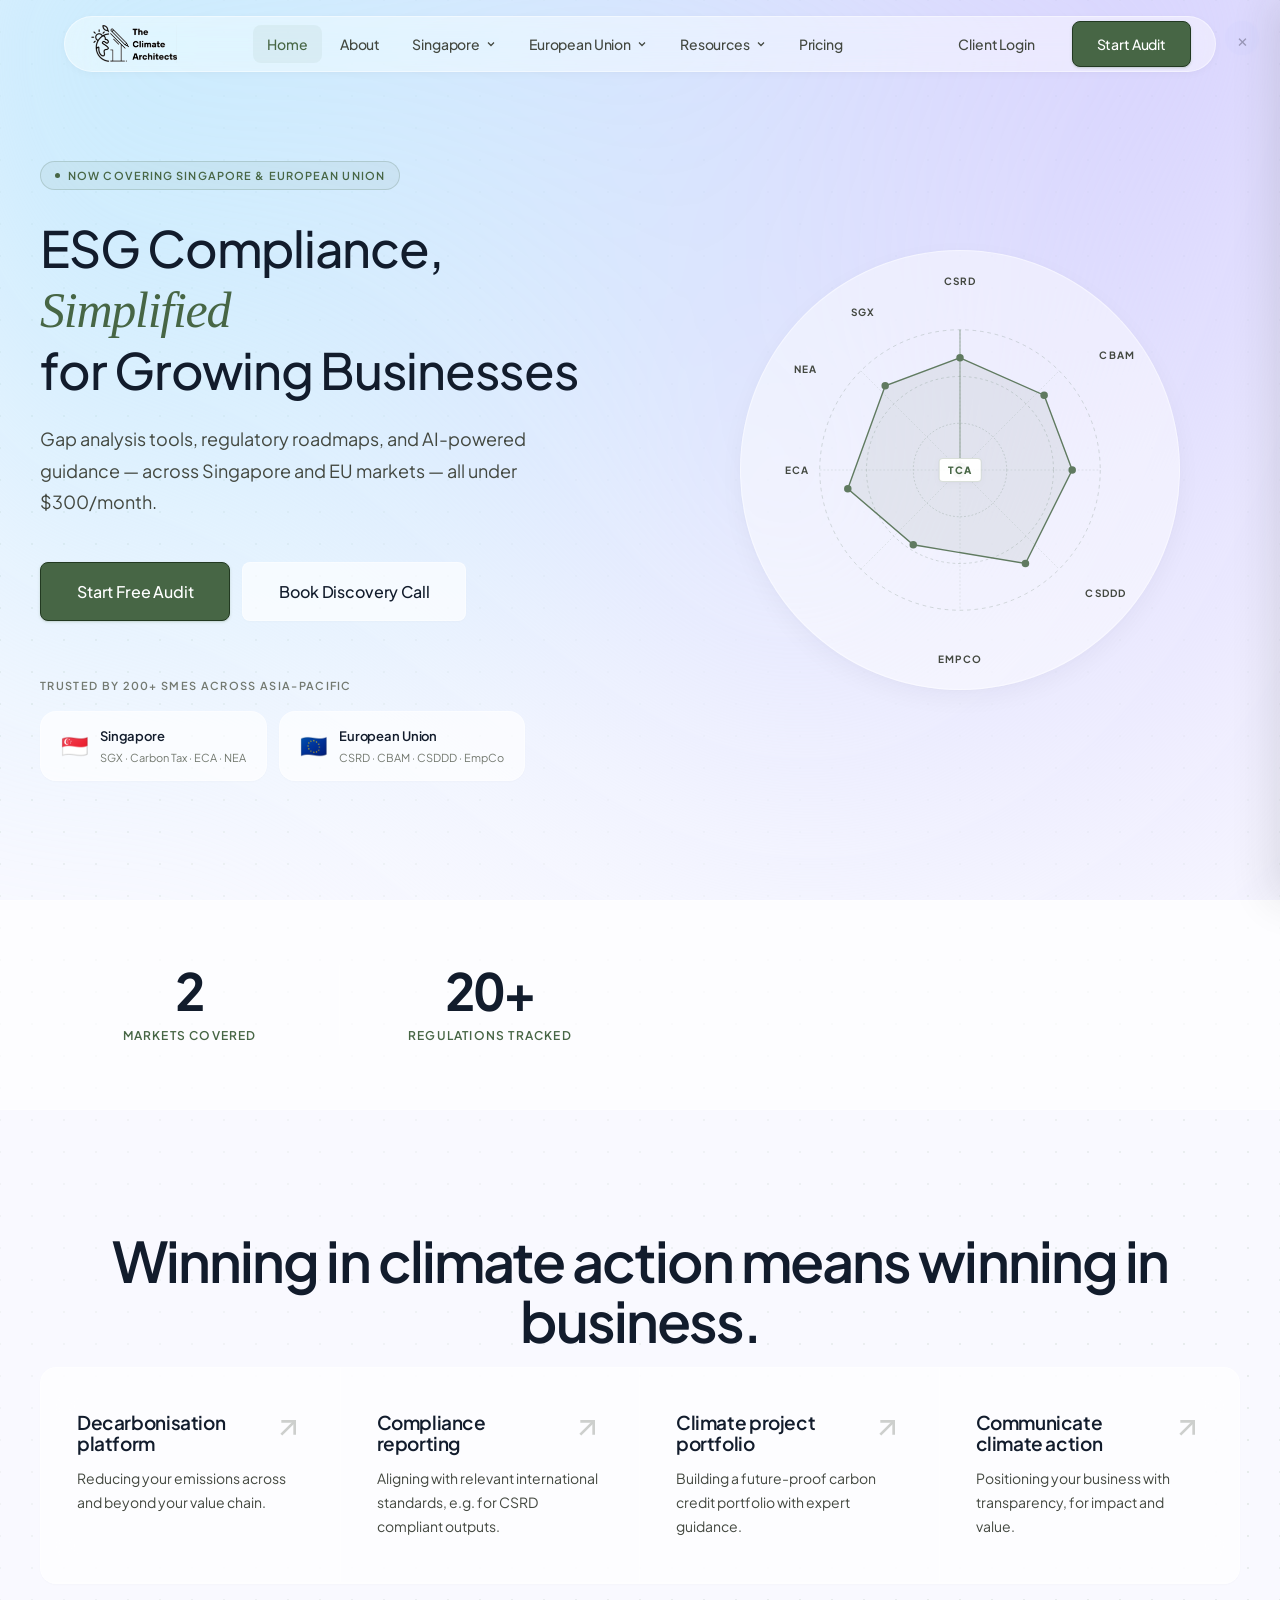
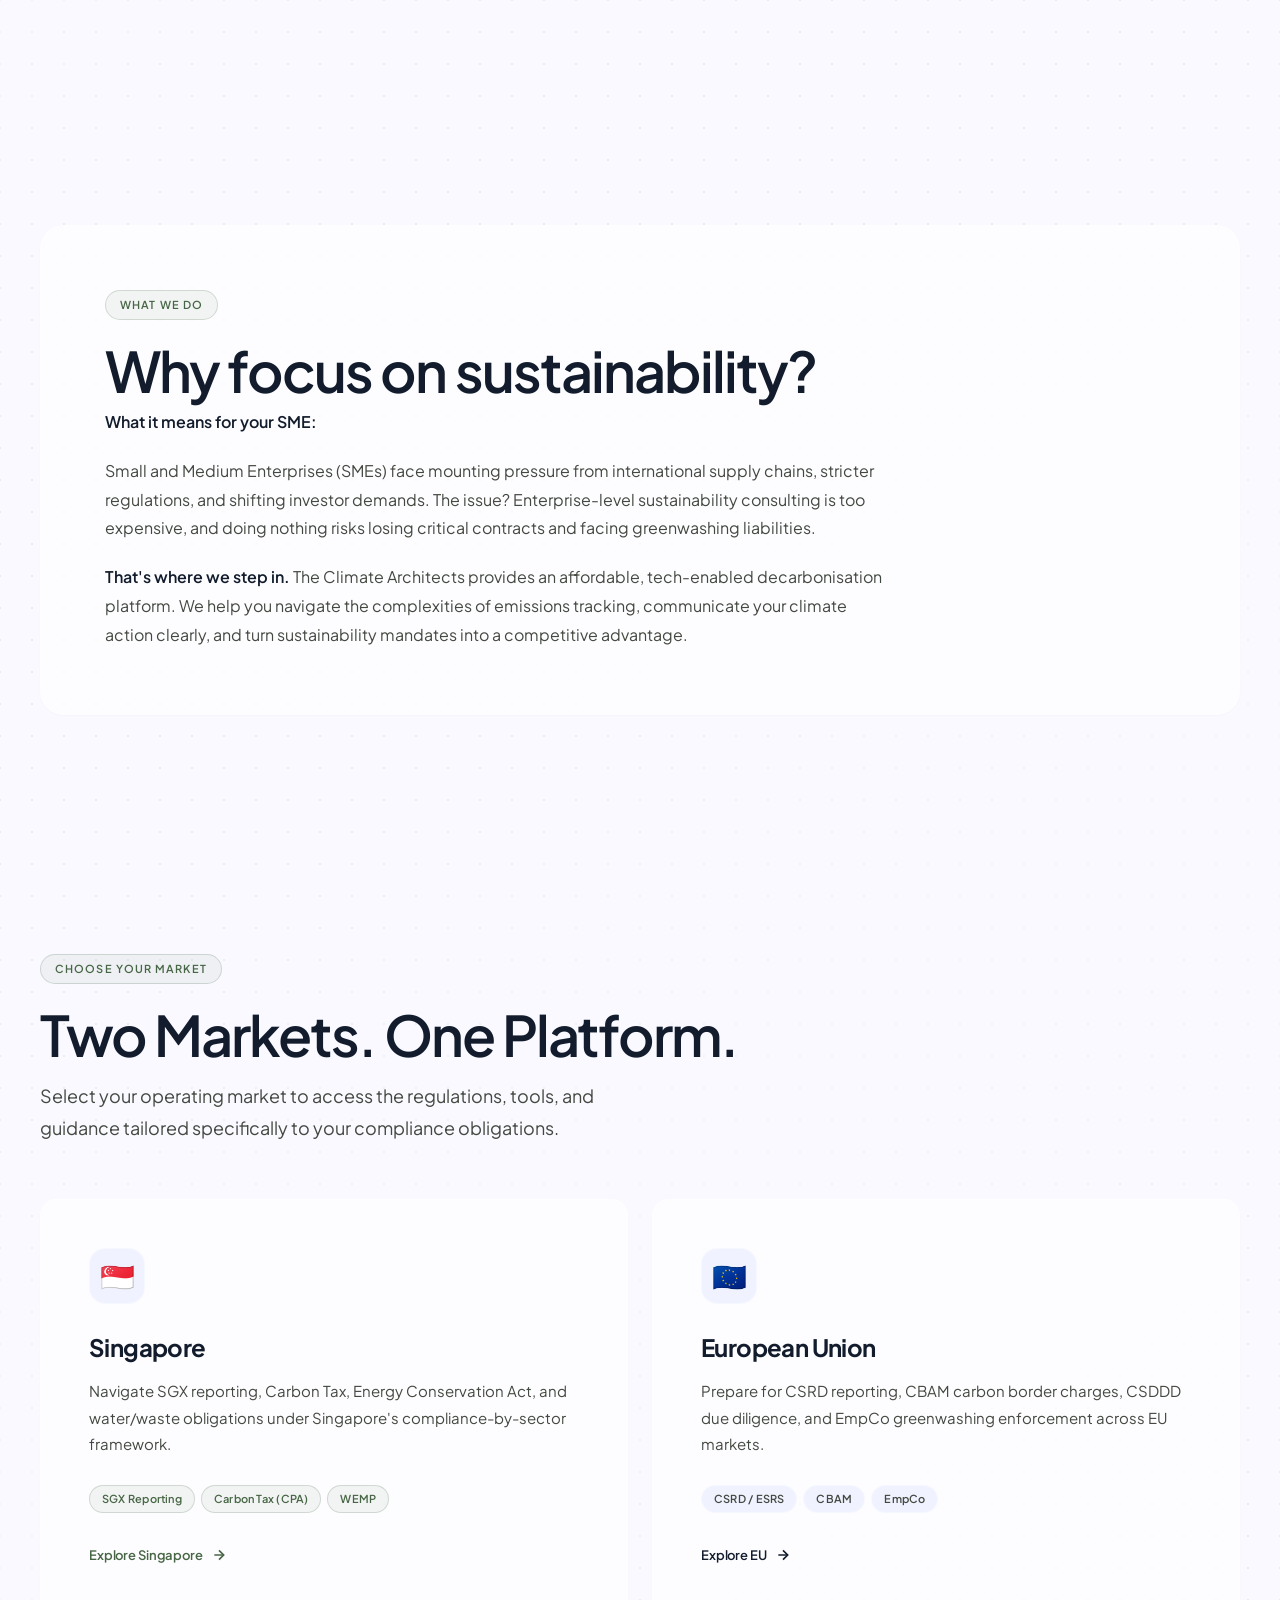
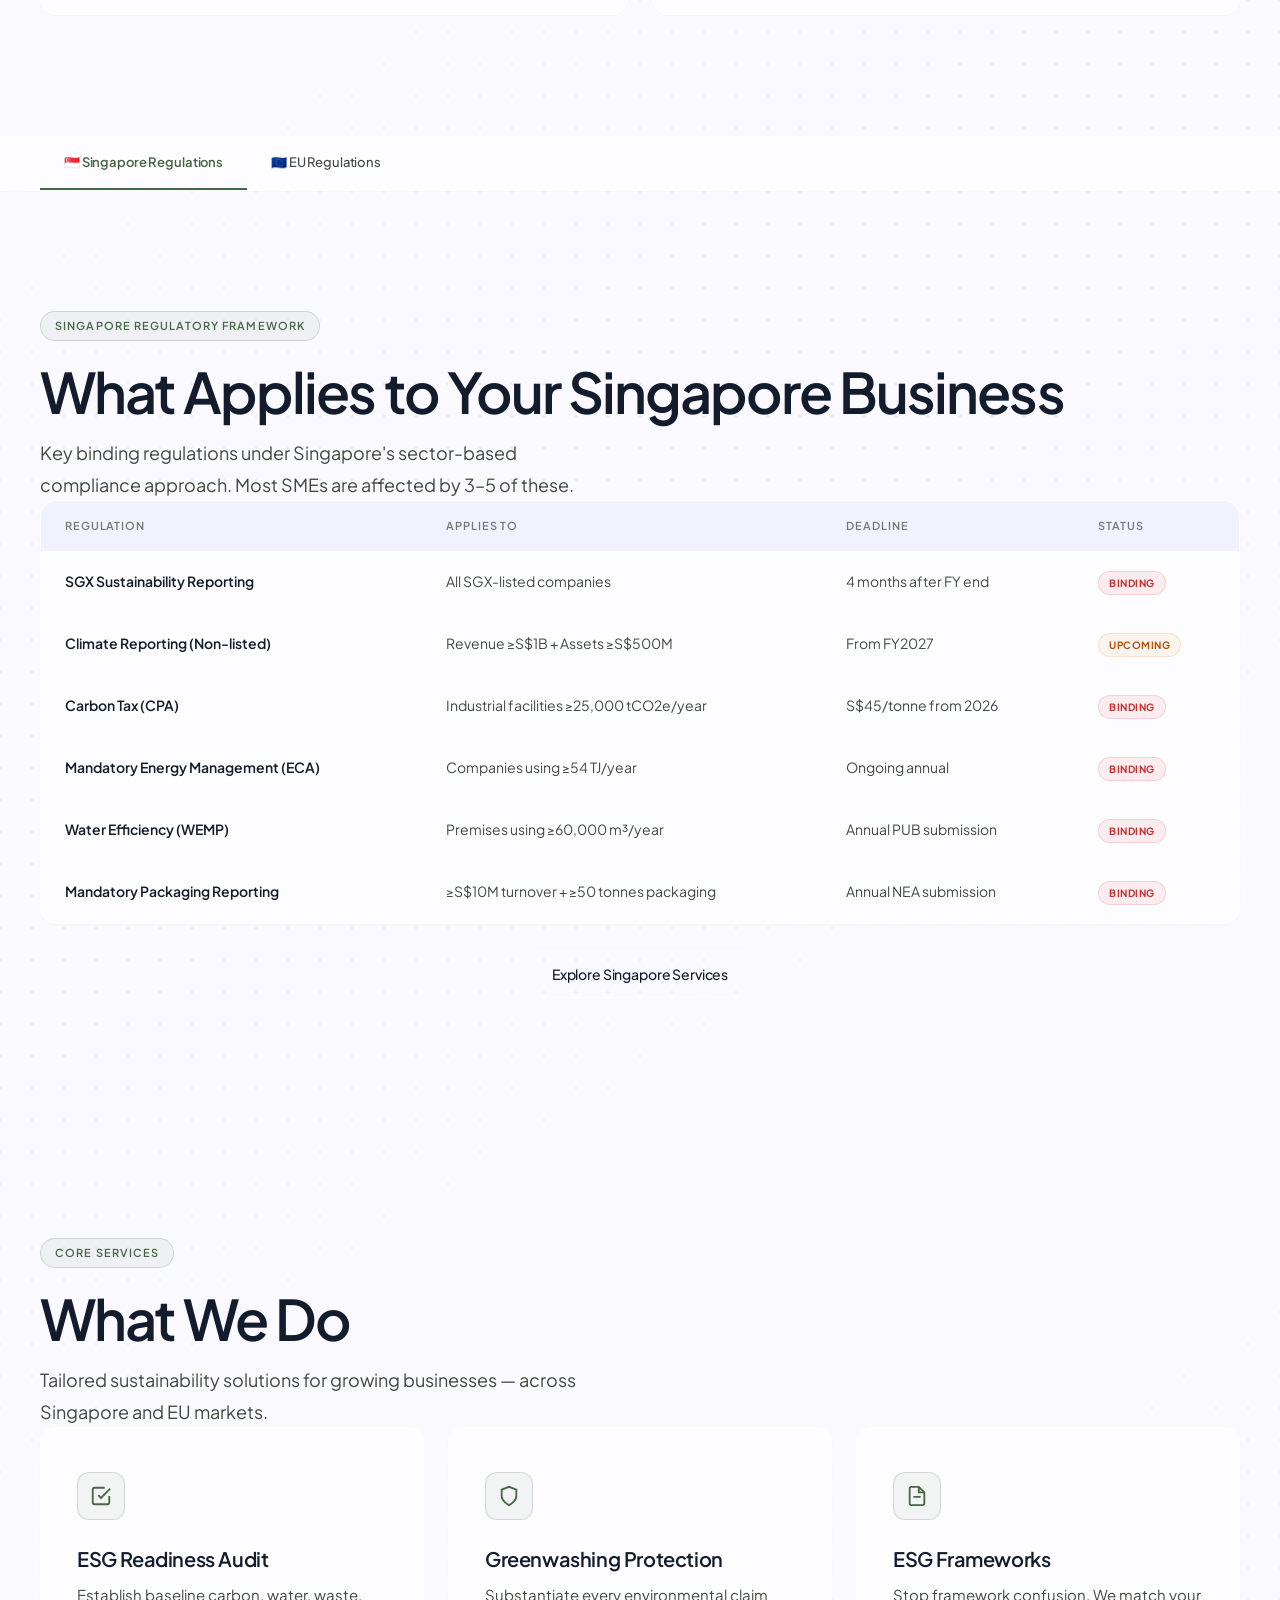
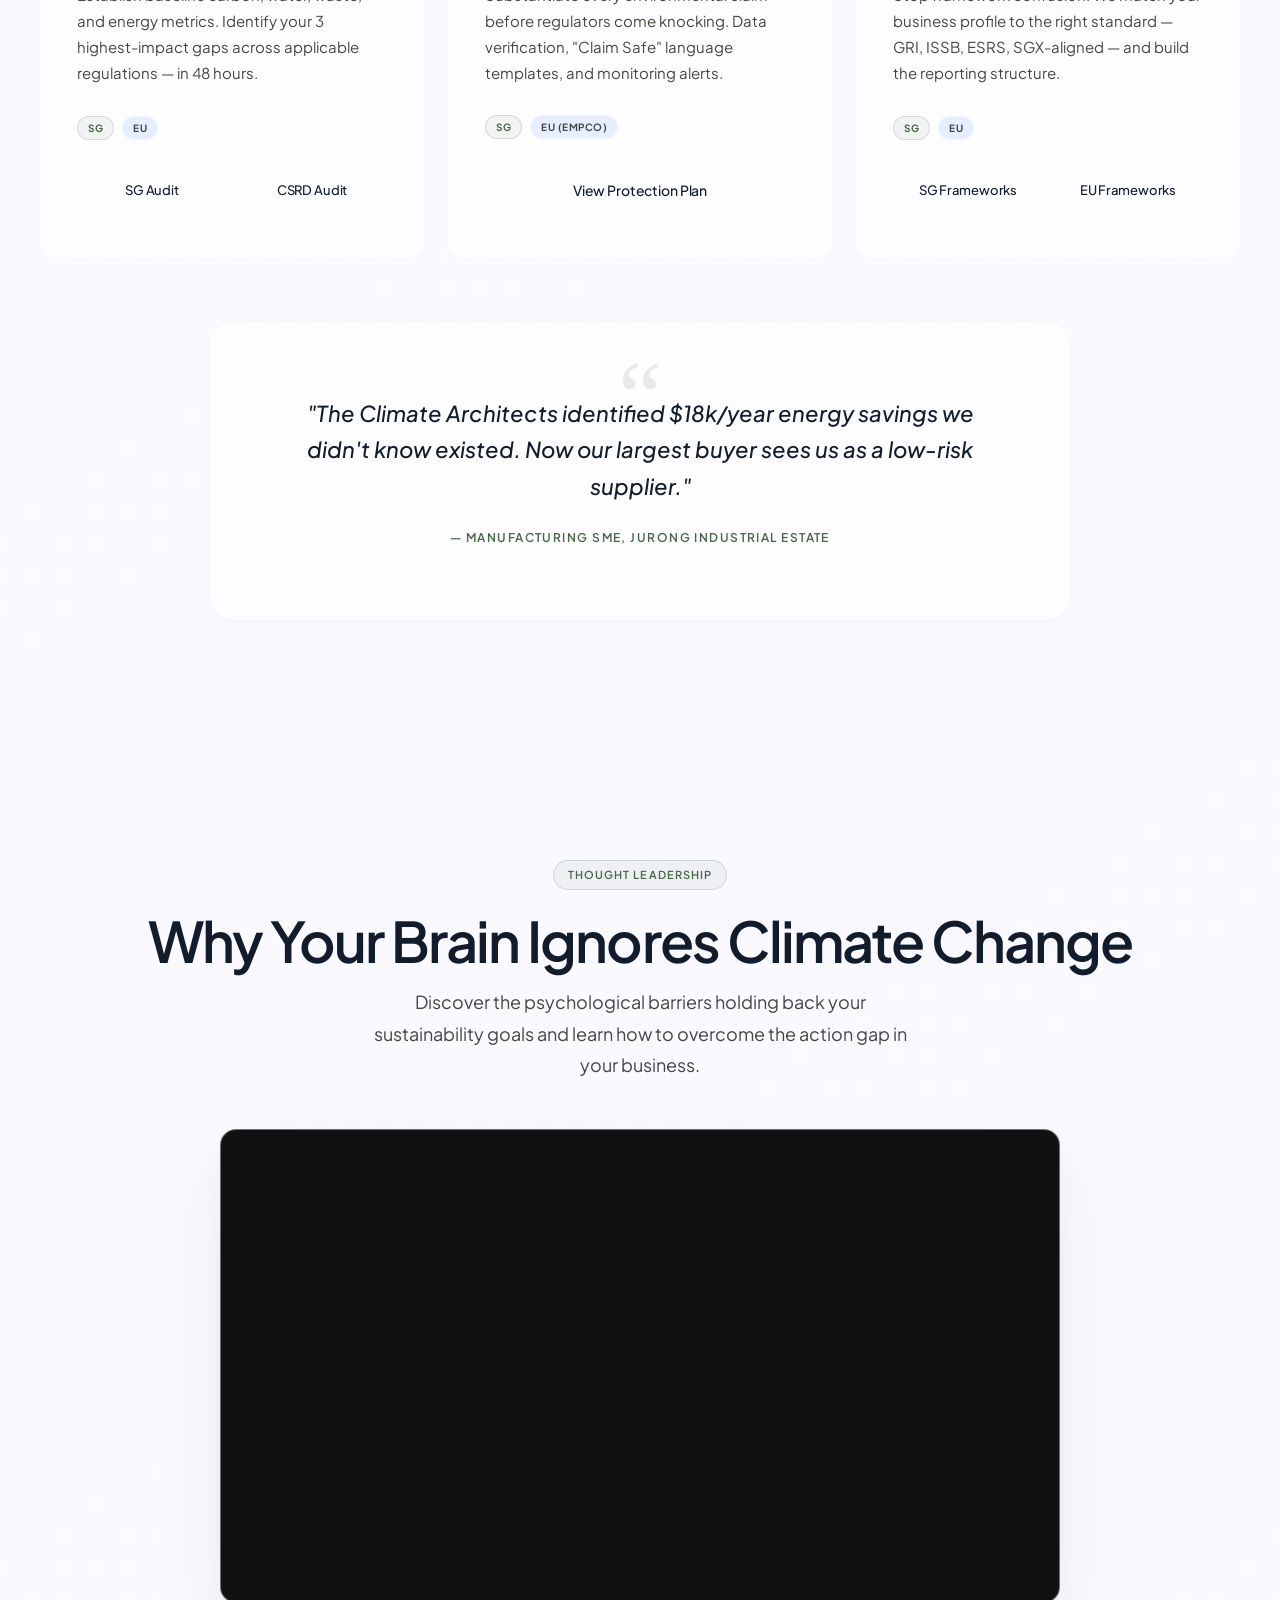
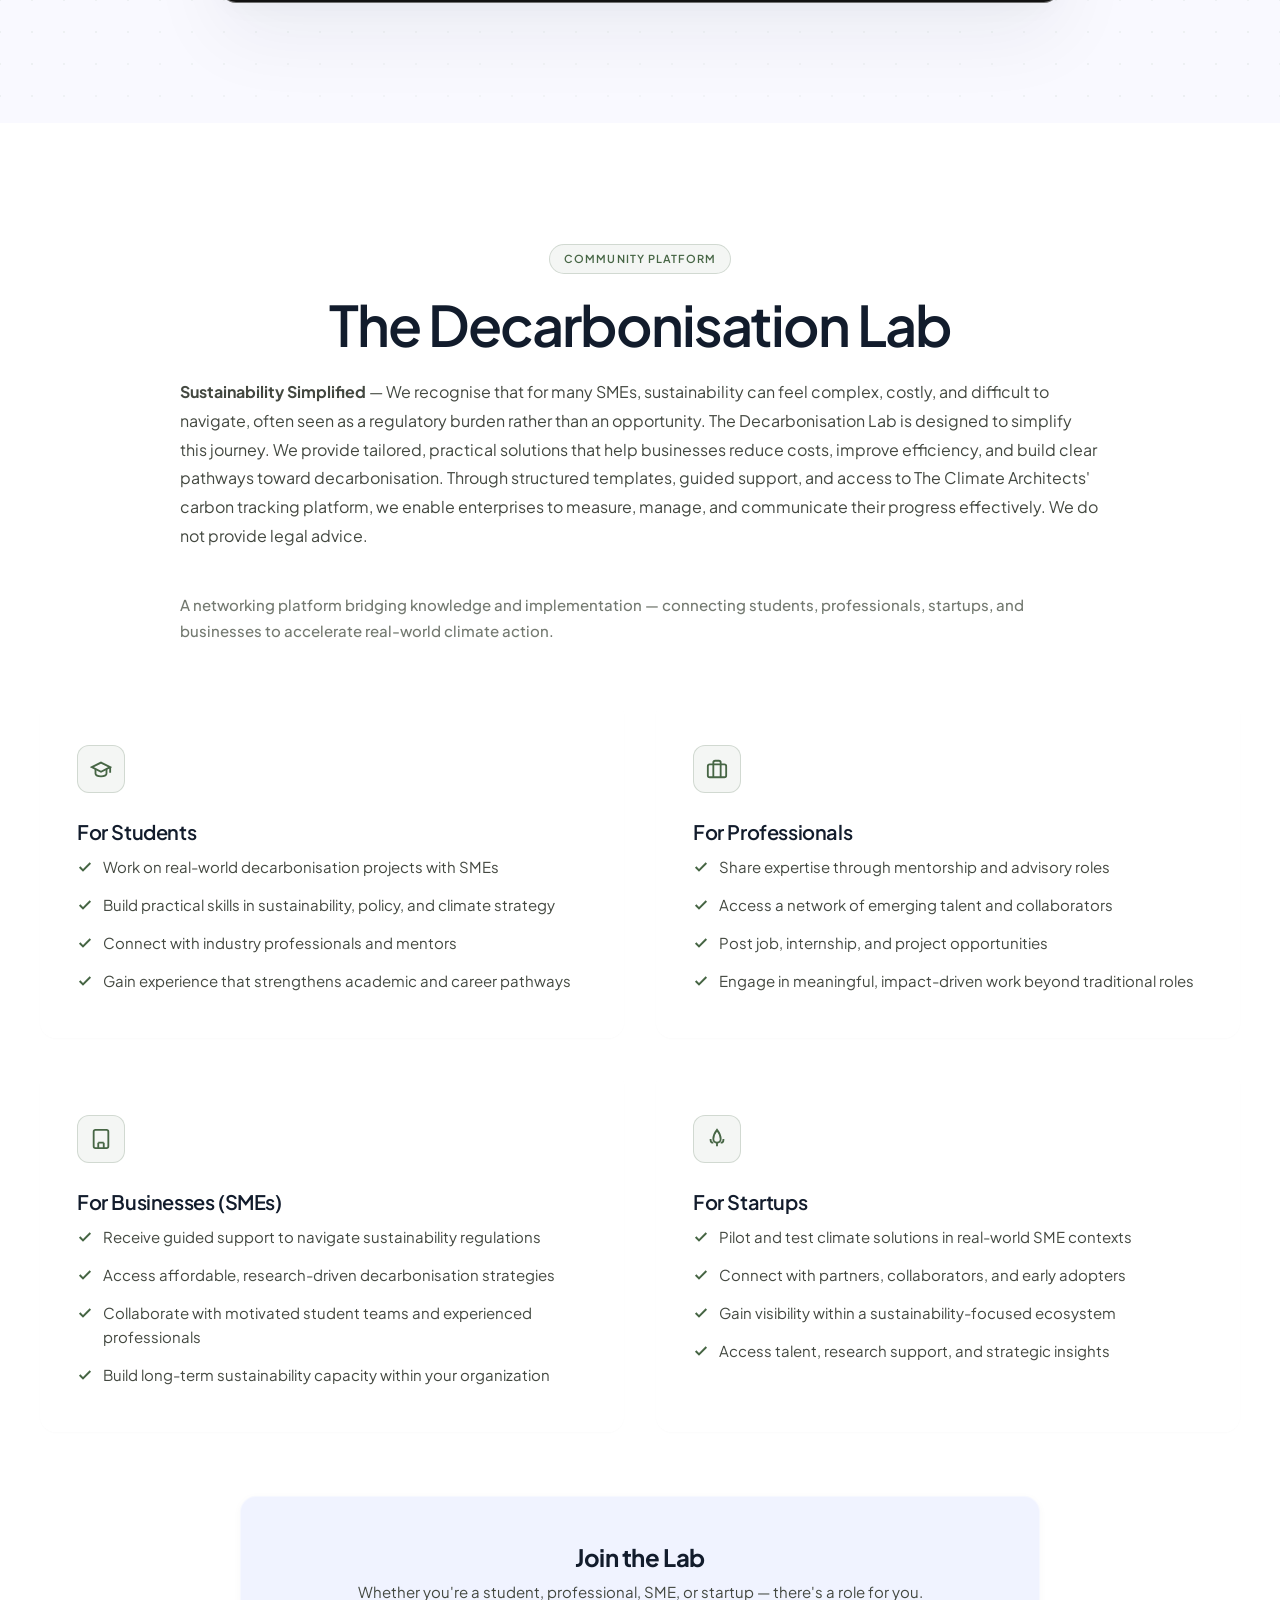
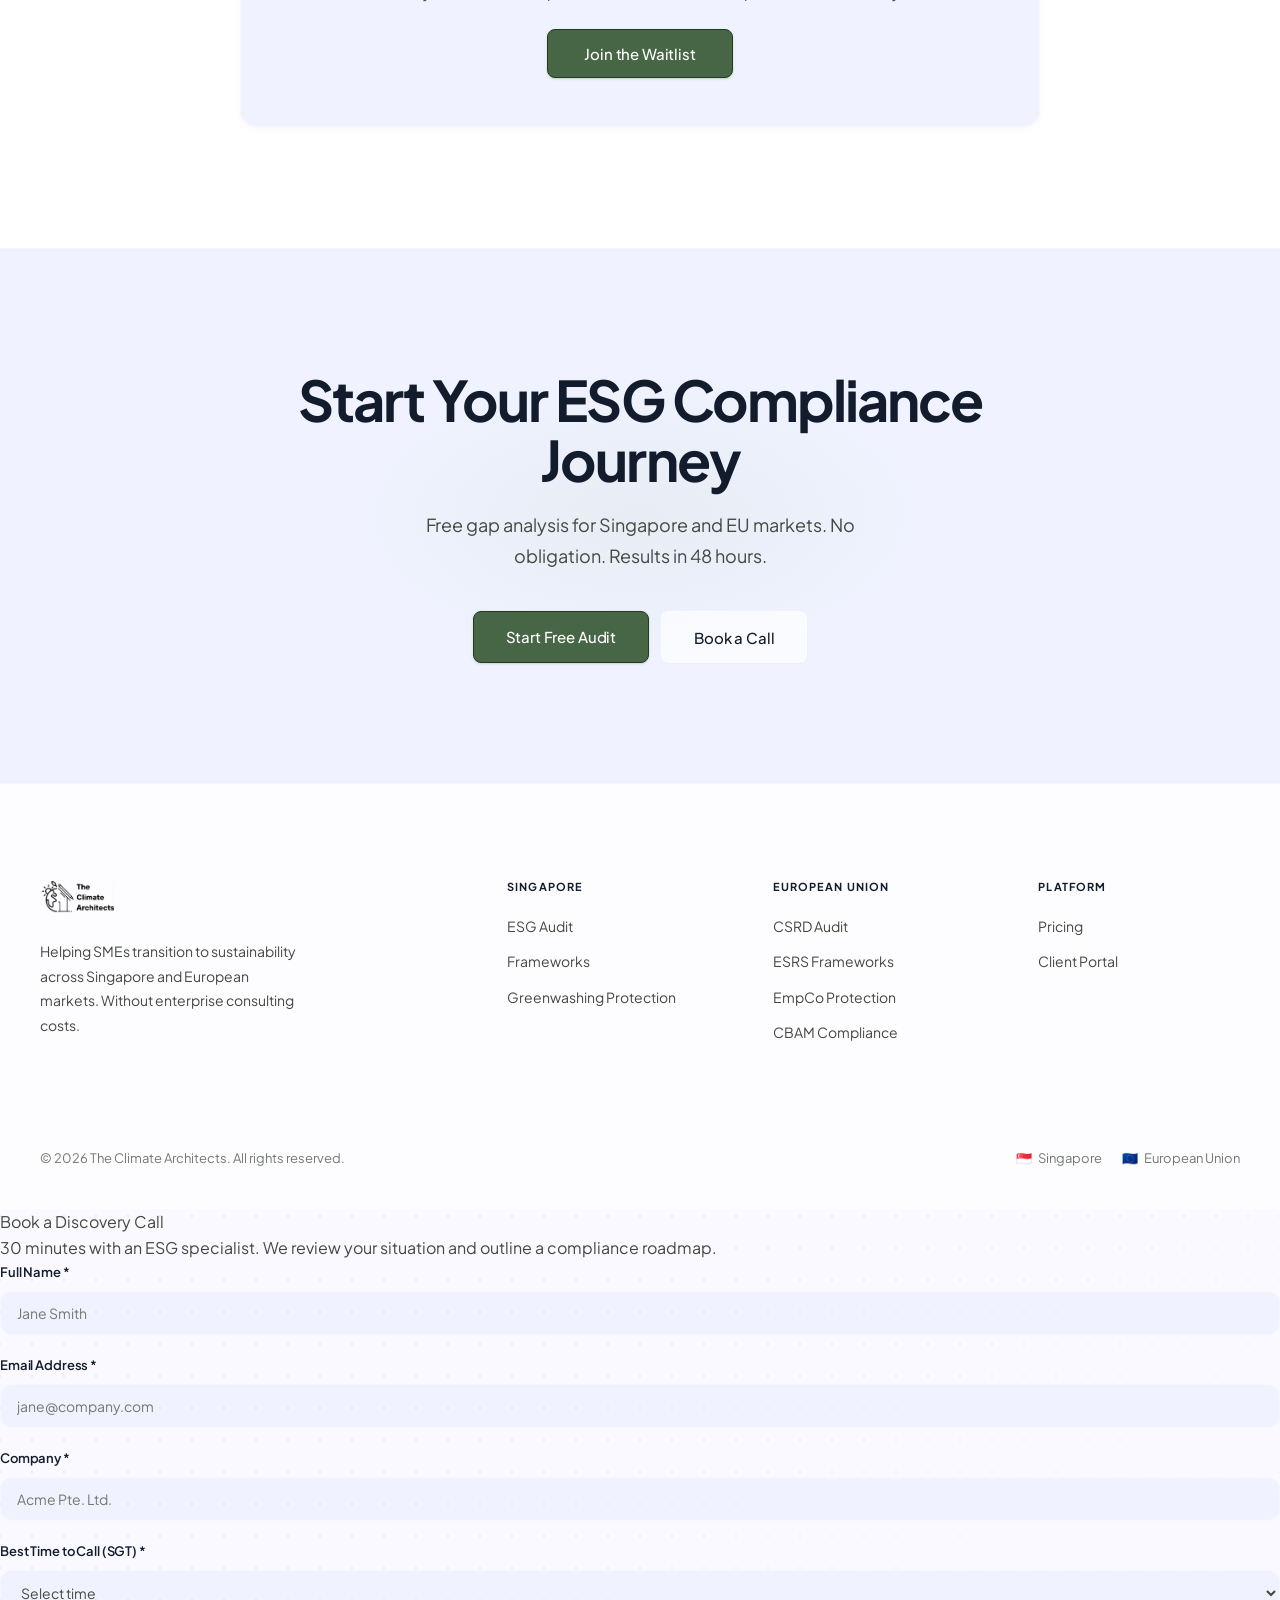
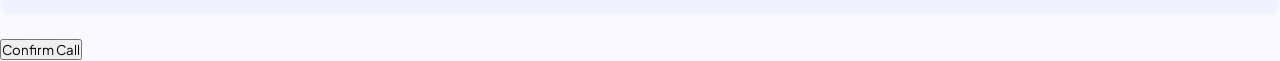
==== commit e9737530: "Add files via upload" ====
--- a/public/index.html
+++ b/public/index.html
@@ -6,7 +6,7 @@
     <title>ESG Compliance Platform | The Climate Architects — Singapore & EU</title>
     <meta name="description" content="Affordable ESG readiness audits for Singapore SMEs and EU-facing businesses. Avoid greenwashing liability while meeting supply chain ESG demands.">
     
-    <link rel="stylesheet" href="css/theme.css?v=3.1">
+    <link rel="stylesheet" href="css/theme.css?v=4.2">
     
 </head>
 <body>
@@ -15,7 +15,7 @@
 
 <nav id="navbar">
     <div class="nav-container">
-        <a href="index.html" class="logo"><img src="logo.png" alt="The Climate Architects Logo"></a>
+        <a href="index.html" class="logo"><img src="logo.png?v=4.2" alt="The Climate Architects Logo"></a>
         <ul class="nav-links">
             <li><a href="index.html" class="active">Home</a></li>
             <li><a href="#about">About</a></li>
@@ -50,8 +50,7 @@
                 <div class="nav-dropdown">
                     <div class="dropdown-section-label">Knowledge Hub</div>
                     <a href="#decarb-lab">Decarbonisation Lab</a>
-                    <a href="#">Templates Library</a>
-                    <a href="#">Academy & Blog</a>
+                    <a href="resources.html">Templates Library</a>
                 </div>
             </li>
 
@@ -59,6 +58,7 @@
             <li><a href="pricing.html">Pricing</a></li>
         </ul>
         <div class="nav-cta">
+            
             <a href="dashboard.html" class="btn btn-ghost-login">Client Login</a>
             <a href="dashboard.html" class="btn btn-primary">Start Audit</a>
         </div>
@@ -71,6 +71,7 @@
 </nav>
 
 <!-- Mobile Navigation Drawer -->
+<div class="mobile-nav-overlay" id="mobileNavOverlay"></div>
 <div class="mobile-nav-drawer" id="mobileNavDrawer">
     <ul class="mobile-nav-links">
         <li><a href="index.html">Home</a></li>
@@ -96,13 +97,11 @@
             <button>Resources <svg width="12" height="12" viewBox="0 0 24 24" fill="none" stroke="currentColor" stroke-width="2.5"><polyline points="6 9 12 15 18 9"/></svg></button>
             <div class="mobile-sub-drawer">
                 <a href="#decarb-lab">Decarbonisation Lab</a>
-                <a href="#">Templates Library</a>
-                <a href="#">Academy & Blog</a>
+                <a href="resources.html">Templates Library</a>
             </div>
         </li>
 
         <li><a href="pricing.html">Pricing</a></li>
-        <li><a href="dashboard.html">Client Login</a></li>
     </ul>
 </div>
 
@@ -185,8 +184,8 @@
 
 <div class="stats-strip">
     <div class="stats-inner">
-        <div class="stat-item reveal"><div class="stat-num" data-count="2">0</div><div class="stat-label">Markets Covered</div></div>
-        <div class="stat-item reveal delay-1"><div class="stat-num" data-count="20+">0</div><div class="stat-label">Regulations Tracked</div></div>
+        <div class="stat-item reveal"><div class="stat-num" data-count="2">2</div><div class="stat-label">Markets Covered</div></div>
+        <div class="stat-item reveal delay-1"><div class="stat-num" data-count="20+">20+</div><div class="stat-label">Regulations Tracked</div></div>
     </div>
 </div>
 
@@ -498,18 +497,147 @@
     </div>
 </section>
 
-<section id="decarb-lab">
+<section id="decarb-lab" style="background: #ffffff; border-top: 1px solid var(--color-border); border-bottom: 1px solid var(--color-border);">
     <div class="section-container reveal">
-        <div class="decarb-banner">
-            <div style="max-width: 580px;">
-                <h2>The Decarbonisation Lab</h2>
-                <p>Explore our comprehensive climate action library. Access the Templates Library, read our latest blog insights, and download free e-books to educate your team on sustainable practices.</p>
-                <a href="#" class="btn btn-primary">Access the Library</a>
-            </div>
-            <div class="decarb-books">
-                <div class="decarb-book"></div>
-                <div class="decarb-book"></div>
-            </div>
+        <div style="text-align: center; margin-bottom: 56px;">
+            <div class="section-eyebrow">Community Platform</div>
+            <h2 class="section-title">The Decarbonisation Lab</h2>
+            <p class="section-subtitle" style="margin: 24px auto 20px; max-width: 920px; text-align: left; font-size: 16px; line-height: 1.8; color: var(--color-text-mid);">
+                <strong>Sustainability Simplified</strong> — We recognise that for many SMEs, sustainability can feel complex, costly, and difficult to navigate, often seen as a regulatory burden rather than an opportunity. The Decarbonisation Lab is designed to simplify this journey. We provide tailored, practical solutions that help businesses reduce costs, improve efficiency, and build clear pathways toward decarbonisation. Through structured templates, guided support, and access to The Climate Architects' carbon tracking platform, we enable enterprises to measure, manage, and communicate their progress effectively. We do not provide legal advice.
+            </p>
+            <p style="font-size: 15px; color: var(--color-text-muted); font-weight: 500; max-width: 920px; margin: 0 auto; text-align: left; border-top: 1px solid var(--color-border); padding-top: 20px;">
+                A networking platform bridging knowledge and implementation — connecting students, professionals, startups, and businesses to accelerate real-world climate action.
+            </p>
+        </div>
+
+        <div class="value-props stagger-children" style="grid-template-columns: repeat(auto-fit, minmax(400px, 1fr)); gap: 32px; margin-bottom: 64px;">
+            <!-- Card 1 — For Students -->
+            <div class="value-card reveal">
+                <div class="value-icon">
+                    <svg viewBox="0 0 24 24" fill="none" stroke="currentColor" stroke-width="2">
+                        <path d="M22 10v6M2 10l10-5 10 5-10 5z"/>
+                        <path d="M6 12v5c0 2 2.5 3 6 3s6-1 6-3v-5"/>
+                    </svg>
+                </div>
+                <h3>For Students</h3>
+                <ul style="list-style: none; padding: 0; margin: 0; display: flex; flex-direction: column; gap: 14px; font-size: 15px; color: var(--color-text-mid);">
+                    <li style="display: flex; align-items: flex-start; gap: 10px;">
+                        <svg width="16" height="16" viewBox="0 0 24 24" fill="none" stroke="var(--color-primary)" stroke-width="3" style="margin-top: 4px; flex-shrink: 0;"><polyline points="20 6 9 17 4 12"/></svg>
+                        <span>Work on real-world decarbonisation projects with SMEs</span>
+                    </li>
+                    <li style="display: flex; align-items: flex-start; gap: 10px;">
+                        <svg width="16" height="16" viewBox="0 0 24 24" fill="none" stroke="var(--color-primary)" stroke-width="3" style="margin-top: 4px; flex-shrink: 0;"><polyline points="20 6 9 17 4 12"/></svg>
+                        <span>Build practical skills in sustainability, policy, and climate strategy</span>
+                    </li>
+                    <li style="display: flex; align-items: flex-start; gap: 10px;">
+                        <svg width="16" height="16" viewBox="0 0 24 24" fill="none" stroke="var(--color-primary)" stroke-width="3" style="margin-top: 4px; flex-shrink: 0;"><polyline points="20 6 9 17 4 12"/></svg>
+                        <span>Connect with industry professionals and mentors</span>
+                    </li>
+                    <li style="display: flex; align-items: flex-start; gap: 10px;">
+                        <svg width="16" height="16" viewBox="0 0 24 24" fill="none" stroke="var(--color-primary)" stroke-width="3" style="margin-top: 4px; flex-shrink: 0;"><polyline points="20 6 9 17 4 12"/></svg>
+                        <span>Gain experience that strengthens academic and career pathways</span>
+                    </li>
+                </ul>
+            </div>
+
+            <!-- Card 2 — For Professionals -->
+            <div class="value-card reveal">
+                <div class="value-icon">
+                    <svg viewBox="0 0 24 24" fill="none" stroke="currentColor" stroke-width="2">
+                        <rect x="2" y="7" width="20" height="14" rx="2" ry="2"/>
+                        <path d="M16 21V5a2 2 0 0 0-2-2h-4a2 2 0 0 0-2 2v16"/>
+                    </svg>
+                </div>
+                <h3>For Professionals</h3>
+                <ul style="list-style: none; padding: 0; margin: 0; display: flex; flex-direction: column; gap: 14px; font-size: 15px; color: var(--color-text-mid);">
+                    <li style="display: flex; align-items: flex-start; gap: 10px;">
+                        <svg width="16" height="16" viewBox="0 0 24 24" fill="none" stroke="var(--color-primary)" stroke-width="3" style="margin-top: 4px; flex-shrink: 0;"><polyline points="20 6 9 17 4 12"/></svg>
+                        <span>Share expertise through mentorship and advisory roles</span>
+                    </li>
+                    <li style="display: flex; align-items: flex-start; gap: 10px;">
+                        <svg width="16" height="16" viewBox="0 0 24 24" fill="none" stroke="var(--color-primary)" stroke-width="3" style="margin-top: 4px; flex-shrink: 0;"><polyline points="20 6 9 17 4 12"/></svg>
+                        <span>Access a network of emerging talent and collaborators</span>
+                    </li>
+                    <li style="display: flex; align-items: flex-start; gap: 10px;">
+                        <svg width="16" height="16" viewBox="0 0 24 24" fill="none" stroke="var(--color-primary)" stroke-width="3" style="margin-top: 4px; flex-shrink: 0;"><polyline points="20 6 9 17 4 12"/></svg>
+                        <span>Post job, internship, and project opportunities</span>
+                    </li>
+                    <li style="display: flex; align-items: flex-start; gap: 10px;">
+                        <svg width="16" height="16" viewBox="0 0 24 24" fill="none" stroke="var(--color-primary)" stroke-width="3" style="margin-top: 4px; flex-shrink: 0;"><polyline points="20 6 9 17 4 12"/></svg>
+                        <span>Engage in meaningful, impact-driven work beyond traditional roles</span>
+                    </li>
+                </ul>
+            </div>
+
+            <!-- Card 3 — For Businesses (SMEs) -->
+            <div class="value-card reveal">
+                <div class="value-icon">
+                    <svg viewBox="0 0 24 24" fill="none" stroke="currentColor" stroke-width="2">
+                        <rect x="4" y="2" width="16" height="20" rx="2" ry="2"/>
+                        <line x1="9" y1="22" x2="9" y2="16"/>
+                        <line x1="15" y1="22" x2="15" y2="16"/>
+                        <line x1="9" y1="16" x2="15" y2="16"/>
+                        <path d="M8 6h.01M16 6h.01M8 10h.01M16 10h.01M12 6h.01M12 10h.01"/>
+                    </svg>
+                </div>
+                <h3>For Businesses (SMEs)</h3>
+                <ul style="list-style: none; padding: 0; margin: 0; display: flex; flex-direction: column; gap: 14px; font-size: 15px; color: var(--color-text-mid);">
+                    <li style="display: flex; align-items: flex-start; gap: 10px;">
+                        <svg width="16" height="16" viewBox="0 0 24 24" fill="none" stroke="var(--color-primary)" stroke-width="3" style="margin-top: 4px; flex-shrink: 0;"><polyline points="20 6 9 17 4 12"/></svg>
+                        <span>Receive guided support to navigate sustainability regulations</span>
+                    </li>
+                    <li style="display: flex; align-items: flex-start; gap: 10px;">
+                        <svg width="16" height="16" viewBox="0 0 24 24" fill="none" stroke="var(--color-primary)" stroke-width="3" style="margin-top: 4px; flex-shrink: 0;"><polyline points="20 6 9 17 4 12"/></svg>
+                        <span>Access affordable, research-driven decarbonisation strategies</span>
+                    </li>
+                    <li style="display: flex; align-items: flex-start; gap: 10px;">
+                        <svg width="16" height="16" viewBox="0 0 24 24" fill="none" stroke="var(--color-primary)" stroke-width="3" style="margin-top: 4px; flex-shrink: 0;"><polyline points="20 6 9 17 4 12"/></svg>
+                        <span>Collaborate with motivated student teams and experienced professionals</span>
+                    </li>
+                    <li style="display: flex; align-items: flex-start; gap: 10px;">
+                        <svg width="16" height="16" viewBox="0 0 24 24" fill="none" stroke="var(--color-primary)" stroke-width="3" style="margin-top: 4px; flex-shrink: 0;"><polyline points="20 6 9 17 4 12"/></svg>
+                        <span>Build long-term sustainability capacity within your organization</span>
+                    </li>
+                </ul>
+            </div>
+
+            <!-- Card 4 — For Startups -->
+            <div class="value-card reveal">
+                <div class="value-icon">
+                    <svg viewBox="0 0 24 24" fill="none" stroke="currentColor" stroke-width="2">
+                        <path d="M12 2S8 7 8 12c0 2.2 1.8 4 4 4s4-1.8 4-4c0-5-4-10-4-10z"/>
+                        <path d="M12 16v4"/>
+                        <path d="M8 16c-1.7 0-3-1.3-3-3v-1"/>
+                        <path d="M16 16c1.7 0 3-1.3 3-3v-1"/>
+                    </svg>
+                </div>
+                <h3>For Startups</h3>
+                <ul style="list-style: none; padding: 0; margin: 0; display: flex; flex-direction: column; gap: 14px; font-size: 15px; color: var(--color-text-mid);">
+                    <li style="display: flex; align-items: flex-start; gap: 10px;">
+                        <svg width="16" height="16" viewBox="0 0 24 24" fill="none" stroke="var(--color-primary)" stroke-width="3" style="margin-top: 4px; flex-shrink: 0;"><polyline points="20 6 9 17 4 12"/></svg>
+                        <span>Pilot and test climate solutions in real-world SME contexts</span>
+                    </li>
+                    <li style="display: flex; align-items: flex-start; gap: 10px;">
+                        <svg width="16" height="16" viewBox="0 0 24 24" fill="none" stroke="var(--color-primary)" stroke-width="3" style="margin-top: 4px; flex-shrink: 0;"><polyline points="20 6 9 17 4 12"/></svg>
+                        <span>Connect with partners, collaborators, and early adopters</span>
+                    </li>
+                    <li style="display: flex; align-items: flex-start; gap: 10px;">
+                        <svg width="16" height="16" viewBox="0 0 24 24" fill="none" stroke="var(--color-primary)" stroke-width="3" style="margin-top: 4px; flex-shrink: 0;"><polyline points="20 6 9 17 4 12"/></svg>
+                        <span>Gain visibility within a sustainability-focused ecosystem</span>
+                    </li>
+                    <li style="display: flex; align-items: flex-start; gap: 10px;">
+                        <svg width="16" height="16" viewBox="0 0 24 24" fill="none" stroke="var(--color-primary)" stroke-width="3" style="margin-top: 4px; flex-shrink: 0;"><polyline points="20 6 9 17 4 12"/></svg>
+                        <span>Access talent, research support, and strategic insights</span>
+                    </li>
+                </ul>
+            </div>
+        </div>
+
+        <!-- Bottom Waitlist CTA -->
+        <div class="reveal" style="text-align: center; background: var(--color-bg-subtle); border: 1px solid var(--color-border); padding: 48px 32px; border-radius: var(--radius-2xl); max-width: 800px; margin: 0 auto; box-shadow: var(--shadow-sm);">
+            <h3 style="font-size: 24px; font-weight: 700; color: var(--color-text); margin-bottom: 8px; letter-spacing: -0.02em;">Join the Lab</h3>
+            <p style="font-size: 15px; color: var(--color-text-mid); margin-bottom: 24px;">Whether you're a student, professional, SME, or startup — there's a role for you.</p>
+            <button class="btn btn-primary" onclick="openModal('bookCall')" style="padding: 14px 36px; font-size: 15px;">Join the Waitlist</button>
         </div>
     </div>
 </section>
@@ -528,7 +656,7 @@
 <footer>
     <div class="footer-content">
         <div>
-            <a href="index.html" class="footer-logo"><img src="logo.png" alt="The Climate Architects"></a>
+            <a href="index.html" class="footer-logo"><img src="logo.png?v=4.2" alt="The Climate Architects"></a>
             <p class="footer-tagline">Helping SMEs transition to sustainability across Singapore and European markets. Without enterprise consulting costs.</p>
         </div>
         <div class="footer-section">
--- a/public/css/theme.css
+++ b/public/css/theme.css
@@ -249,11 +249,47 @@
     gap: 24px;
 }
 
-.logo img,
+.logo img {
+    height: 38px;
+    width: auto;
+    max-width: 180px;
+    background: transparent !important;
+    mix-blend-mode: multiply;
+    transition: opacity 0.3s ease;
+    display: block;
+}
+
 .nav-logo img {
     height: 32px;
     width: auto;
     mix-blend-mode: multiply;
+}
+
+.logo {
+    background: transparent;
+    display: flex;
+    align-items: center;
+    text-decoration: none;
+    mix-blend-mode: multiply;
+}
+
+.footer-logo {
+    mix-blend-mode: multiply;
+    display: inline-block;
+}
+
+img[alt="The Climate Architects"],
+img[alt="The Climate Architects Logo"],
+img[alt="TCA"] {
+    background: transparent !important;
+    mix-blend-mode: multiply;
+}
+
+.sidebar img,
+.overview-hero img,
+.fab-btn img,
+img[style*="invert"] {
+    mix-blend-mode: screen !important;
 }
 
 .nav-links {
@@ -2185,12 +2221,12 @@
     right: -320px;
     width: 320px;
     height: 100vh;
-    background: var(--color-bg-card);
-    border-left: 1px solid var(--color-border);
+    background: #FFFFFF;
+    border-left: 1px solid #E8ECE4;
     padding: 96px 32px 40px;
-    box-shadow: var(--shadow-xl);
+    box-shadow: -8px 0 40px rgba(43, 43, 43, 0.12);
     transition: right 0.35s cubic-bezier(0.16, 1, 0.3, 1);
-    z-index: 1050;
+    z-index: 1400;
     display: flex;
     flex-direction: column;
     overflow-y: auto;
@@ -2200,6 +2236,25 @@
     right: 0;
 }
 
+/* Overlay Backdrop */
+.mobile-nav-overlay {
+    display: none;
+    position: fixed;
+    inset: 0;
+    background: rgba(43, 43, 43, 0.3);
+    backdrop-filter: blur(4px);
+    z-index: 1300;
+}
+.mobile-nav-overlay.active {
+    display: block;
+    animation: fadeIn 0.25s ease;
+}
+
+@keyframes fadeIn {
+    from { opacity: 0; }
+    to { opacity: 1; }
+}
+
 .mobile-nav-links {
     list-style: none;
     display: flex;
@@ -2217,23 +2272,31 @@
     justify-content: space-between;
     align-items: center;
     width: 100%;
-    padding: 12px 16px;
     color: var(--color-text);
     font-size: 15px;
     font-weight: 600;
-    border-radius: var(--radius-lg);
     transition: all 0.18s ease;
-    background: transparent;
-    border: none;
     cursor: pointer;
     font-family: inherit;
     text-align: left;
+    border-bottom: 1px solid #F5F6F2;
+    border-radius: 0;
+    padding: 16px 20px;
+    background: transparent;
+    border-left: none;
+    border-right: none;
+    border-top: none;
 }
 
 .mobile-nav-links a:hover,
 .mobile-nav-links button:hover {
-    background: var(--color-bg-subtle);
+    background: #FAFAF8;
+    border-bottom-color: #E8ECE4;
     color: var(--color-primary);
+}
+
+.mobile-nav-links li:first-child a {
+    border-top: 1px solid #F5F6F2;
 }
 
 .mobile-nav-links button svg {
